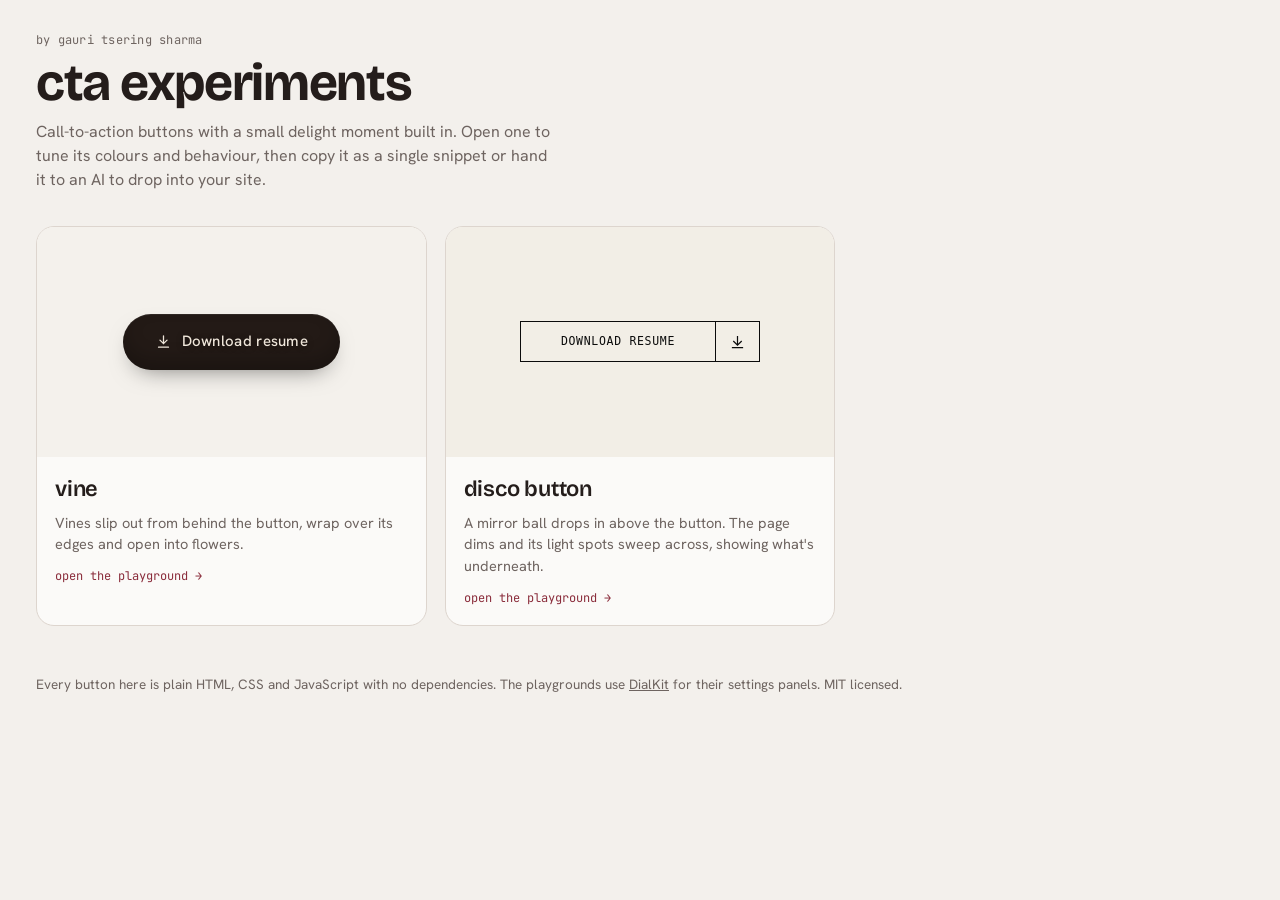
==== index.html @ 462a71cf "Add files via upload" ====
<!doctype html>
<html lang="en">
<head>
<meta charset="utf-8">
<meta name="viewport" content="width=device-width, initial-scale=1, viewport-fit=cover">
<title>CTA Experiments</title>
<meta name="description" content="Call-to-action buttons with a delight moment. Each one is editable and copies out as a self-contained snippet.">
<link rel="preconnect" href="https://fonts.googleapis.com">
<link rel="preconnect" href="https://fonts.gstatic.com" crossorigin>
<link rel="stylesheet" href="https://fonts.googleapis.com/css2?family=Bricolage+Grotesque:opsz,wght@12..96,600;12..96,700&family=Hanken+Grotesk:wght@400;500;600&family=JetBrains+Mono:wght@400;500&display=swap">
<link rel="stylesheet" href="assets/site.css">
<style>
  .grid { display: grid; grid-template-columns: repeat(auto-fill, minmax(min(100%, 340px), 1fr)); gap: 18px; margin-top: 34px; }
  .card { display: grid; grid-template-rows: auto 1fr; border: 1px solid var(--line); border-radius: 18px; background: var(--surface); overflow: hidden; text-decoration: none; }
  .card-stage { min-height: 230px; display: grid; place-items: center; padding: 50px 16px; background: var(--stage); }
  .card-body { padding: 16px 18px 18px; display: grid; gap: 6px; align-content: start; }
  .card-body h2 { margin: 0; font-family: var(--display); font-size: 22px; font-weight: 600; letter-spacing: -.01em; display: flex; align-items: center; gap: 10px; flex-wrap: wrap; }
  .card-body p { margin: 0; color: var(--muted); font-size: 14.5px; }
  .open { font-family: var(--mono); font-size: 12px; color: var(--accent); margin-top: 6px; }
  .soon { font-family: var(--mono); font-size: 11px; font-weight: 400; letter-spacing: .04em; color: var(--muted); border: 1px solid var(--line); border-radius: 999px; padding: 3px 9px; }
  .card--soon .card-stage { color: var(--muted); font-family: var(--mono); font-size: 13px; }
  .card-stage--disco { position: relative; isolation: isolate; overflow: hidden; }
  footer { margin-top: 48px; color: var(--muted); font-size: 13.5px; }
</style>
</head>
<body>
<div class="wrap">
  <header>
    <span class="crumb">by gauri tsering sharma</span>
    <h1>cta experiments</h1>
    <p class="lede">Call-to-action buttons with a small delight moment built in. Open one to tune its colours and behaviour, then copy it as a single snippet or hand it to an AI to drop into your site.</p>
  </header>

  <div class="grid">
    <!-- One card per CTA. To add one, copy this block and point it at the new folder. -->
    <a class="card" href="ctas/vine/index.html">
      <div class="card-stage" style="--stage:#f4f1ec">
        <span class="vine-cta" id="vine-demo"><span class="vine-cta__label">Download resume</span></span>
      </div>
      <div class="card-body">
        <h2>vine</h2>
        <p>Vines slip out from behind the button, wrap over its edges and open into flowers.</p>
        <span class="open">open the playground →</span>
      </div>
    </a>

    <a class="card" href="ctas/disco-button/index.html">
      <div class="card-stage card-stage--disco" id="disco-stage" style="--stage:#f2eee6">
        <span class="disco-button" id="disco-demo"><span class="disco-button__label">Download resume</span></span>
      </div>
      <div class="card-body">
        <h2>disco button</h2>
        <p>A mirror ball drops in above the button. The page dims and its light spots sweep across, showing what's underneath.</p>
        <span class="open">open the playground →</span>
      </div>
    </a>
  </div>

  <footer>Every button here is plain HTML, CSS and JavaScript with no dependencies. The playgrounds use <a href="https://github.com/joshpuckett/dialkit">DialKit</a> for their settings panels. MIT licensed.</footer>
</div>

<script src="ctas/vine/vine-cta.js"></script>
<script src="ctas/disco-button/disco-button.js"></script>
<script>
  VineCTA.mount(document.getElementById("vine-demo"), VineCTA.presets.oxblood);
  // hover previews only; clicking the card opens the playground
  DiscoButton.mount(document.getElementById("disco-demo"), { spots: 40, ballSize: 34, hang: 16 }, { container: document.getElementById("disco-stage"), hoverOnly: true });
</script>
</body>
</html>
---- assets/site.css ----
/* Shared look for the gallery and every playground.
   Layout idea: a quiet lab bench. The button under test sits on a stage,
   the knobs sit in a panel beside it, everything else stays out of the way. */
:root {
  --bg: #f3f0ec;
  --surface: #fbfaf8;
  --sunk: #ebe6e0;
  --ink: #241d1b;
  --muted: #6e6460;
  --line: #ddd5ce;
  --accent: #8a2c3b;
  --accent-ink: #fbf3ef;
  --stage: #f4f1ec;
  --display: "Bricolage Grotesque", "Hanken Grotesk", ui-sans-serif, system-ui, sans-serif;
  --body: "Hanken Grotesk", ui-sans-serif, system-ui, -apple-system, "Segoe UI", sans-serif;
  --mono: "JetBrains Mono", ui-monospace, SFMono-Regular, Menlo, monospace;
  color-scheme: light;
}
@media (prefers-color-scheme: dark) {
  :root:not([data-theme="light"]) {
    --bg: #161312; --surface: #1e1a19; --sunk: #121010; --ink: #efe8e3; --muted: #a39892;
    --line: #342d2b; --accent: #e08a97; --accent-ink: #1d1012; --stage: #1b1716; color-scheme: dark;
  }
}
:root[data-theme="dark"] {
  --bg: #161312; --surface: #1e1a19; --sunk: #121010; --ink: #efe8e3; --muted: #a39892;
  --line: #342d2b; --accent: #e08a97; --accent-ink: #1d1012; --stage: #1b1716; color-scheme: dark;
}

* { box-sizing: border-box; }
html, body { margin: 0; }
body { background: var(--bg); color: var(--ink); font-family: var(--body); font-size: 15px; line-height: 1.5; }
a { color: inherit; }
button, input, select { font: inherit; color: inherit; }
:focus-visible { outline: 2px solid var(--accent); outline-offset: 2px; }

.wrap {
  max-width: 1240px;
  margin: 0 auto;
  padding-block: 28px 64px;
  padding-left: max(16px, env(safe-area-inset-left, 0px));
  padding-right: max(16px, env(safe-area-inset-right, 0px));
}

.top { display: flex; align-items: baseline; justify-content: space-between; gap: 12px 24px; flex-wrap: wrap; margin-bottom: 26px; }
.crumb { font-family: var(--mono); font-size: 12px; color: var(--muted); text-decoration: none; letter-spacing: .02em; }
.crumb:hover { color: var(--ink); }
h1 { font-family: var(--display); font-weight: 700; font-size: clamp(30px, 5vw, 52px); line-height: 1.02; letter-spacing: -.025em; margin: 6px 0 0; text-wrap: balance; }
.lede { color: var(--muted); max-width: 58ch; margin: 10px 0 0; font-size: 16px; }

.chip, .btn {
  display: inline-flex; align-items: center; gap: 8px; border: 1px solid var(--line); background: var(--surface);
  border-radius: 999px; padding: 7px 14px; font-size: 13.5px; cursor: pointer; text-decoration: none; white-space: nowrap;
}
.chip:hover, .btn:hover { border-color: var(--muted); }
.chip[aria-pressed="true"] { background: var(--ink); color: var(--bg); border-color: var(--ink); }
.btn--solid { background: var(--accent); color: var(--accent-ink); border-color: var(--accent); }
.btn--solid:hover { filter: brightness(1.05); border-color: var(--accent); }

.mono { font-family: var(--mono); }
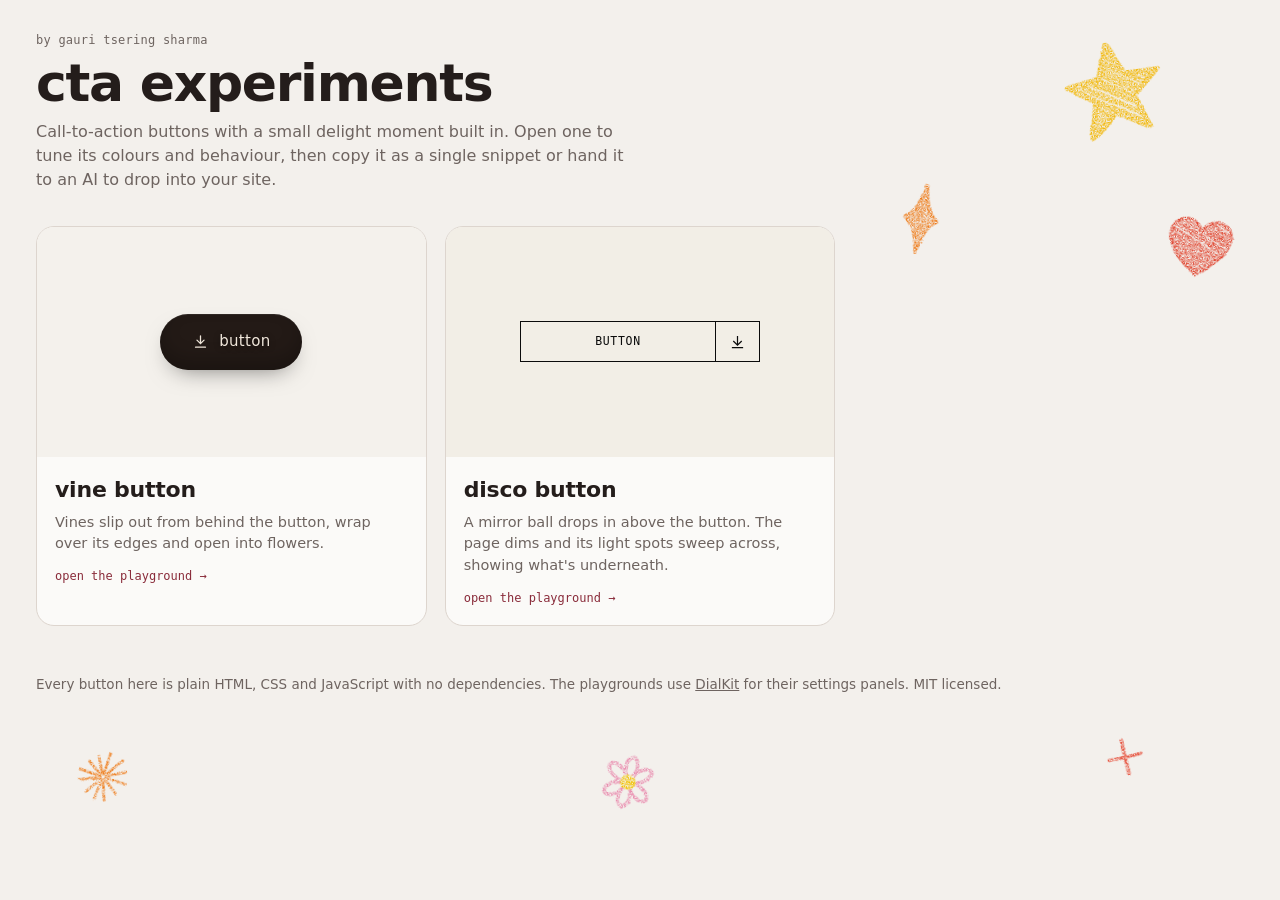
==== commit c3f208a0: "Add files via upload" ====
--- a/index.html
+++ b/index.html
@@ -7,7 +7,7 @@
 <meta name="description" content="Call-to-action buttons with a delight moment. Each one is editable and copies out as a self-contained snippet.">
 <link rel="preconnect" href="https://fonts.googleapis.com">
 <link rel="preconnect" href="https://fonts.gstatic.com" crossorigin>
-<link rel="stylesheet" href="https://fonts.googleapis.com/css2?family=Bricolage+Grotesque:opsz,wght@12..96,600;12..96,700&family=Hanken+Grotesk:wght@400;500;600&family=JetBrains+Mono:wght@400;500&display=swap">
+<link rel="stylesheet" href="https://fonts.googleapis.com/css2?family=Martian+Mono:wght@400;500;700&family=Geist:wght@400;500&display=swap">
 <link rel="stylesheet" href="assets/site.css">
 <style>
   .grid { display: grid; grid-template-columns: repeat(auto-fill, minmax(min(100%, 340px), 1fr)); gap: 18px; margin-top: 34px; }
@@ -21,10 +21,41 @@
   .card--soon .card-stage { color: var(--muted); font-family: var(--mono); font-size: 13px; }
   .card-stage--disco { position: relative; isolation: isolate; overflow: hidden; }
   footer { margin-top: 48px; color: var(--muted); font-size: 13.5px; }
+  /* crayon doodles: home page only, kept to the empty corners */
+  .wrap { position: relative; padding-bottom: 150px; }
+  .wrap > header, .grid, footer { position: relative; z-index: 1; }
+  .doodles { position: absolute; inset: 0; z-index: 0; pointer-events: none; overflow: hidden; }
+  .doodle { position: absolute; display: block; }
+  .doodle svg { display: block; width: 100%; height: 100%; overflow: visible; }
+  .d-star    { width: 118px; height: 118px; top: 34px;  right: 7%;  transform: rotate(-12deg); }
+  .d-sparkle { width: 82px;  height: 82px;  top: 178px; right: 24%; transform: rotate(10deg); }
+  .d-heart   { width: 84px;  height: 84px;  top: 206px; right: 1.5%; transform: rotate(9deg); }
+  .d-burst   { width: 66px;  height: 66px;  bottom: 34px; left: 4%; transform: rotate(-8deg); }
+  .d-flower  { width: 76px;  height: 76px;  bottom: 24px; left: 46%; transform: rotate(12deg); }
+  .d-plus    { width: 46px;  height: 46px;  bottom: 64px; right: 9%; transform: rotate(-14deg); }
+  @media (max-width: 900px) { .d-sparkle { display: none; } .d-star { right: 2%; width: 90px; height: 90px; } .d-heart { top: auto; bottom: 30px; right: 30%; width: 62px; height: 62px; } }
+  @media (max-width: 560px) { .d-star { top: 6px; right: -6px; width: 64px; height: 64px; } .d-heart { display: none; } .d-flower { left: 44%; } }
 </style>
 </head>
 <body>
 <div class="wrap">
+<svg width="0" height="0" style="position:absolute" aria-hidden="true" focusable="false"><defs>
+  <filter id="crayon" x="-15%" y="-15%" width="130%" height="130%" color-interpolation-filters="sRGB">
+    <feTurbulence type="fractalNoise" baseFrequency="0.045" numOctaves="2" seed="4" result="warp"/>
+    <feDisplacementMap in="SourceGraphic" in2="warp" scale="3.2" xChannelSelector="R" yChannelSelector="G" result="wobble"/>
+    <feTurbulence type="fractalNoise" baseFrequency="0.85" numOctaves="2" seed="9" result="grain"/>
+    <feColorMatrix in="grain" type="matrix" values="0 0 0 0 0  0 0 0 0 0  0 0 0 0 0  3.2 0 0 0 -1.05" result="tooth"/>
+    <feComposite in="wobble" in2="tooth" operator="in"/>
+  </filter>
+</defs></svg>
+<div class="doodles" aria-hidden="true">
+  <i class="doodle d-star"><svg viewBox="-6 -6 112 112" aria-hidden="true"><defs><clipPath id="c1"><path d="M49.9 4.2 L63.0 33.7 L93.8 36.0 L68.1 56.2 L77.4 88.1 L48.8 69.4 L21.7 88.1 L31.6 54.8 L7.7 37.2 L38.7 34.2 Z"/></clipPath></defs><g filter="url(#crayon)" fill="none" stroke="#f2b705" stroke-linecap="round" stroke-linejoin="round"><path d="M13.5 -159.4 L258.4 14.0 L256.9 16.1 L10.6 -155.2 L9.4 -153.6 L254.1 20.0 L253.3 21.1 L6.2 -148.9 L5.2 -147.5 L249.6 26.5 L248.9 27.5 L2.0 -143.0 L1.1 -141.7 L245.7 32.0 L244.9 33.2 L-1.7 -137.7 L-3.4 -135.3 L241.4 38.2 L240.5 39.4 L-6.1 -131.4 L-6.7 -130.5 L238.1 42.9 L237.0 44.4 L-9.5 -126.5 L-11.2 -124.2 L233.9 48.9 L232.5 50.9 L-13.8 -120.4 L-15.4 -118.2 L229.5 55.2 L229.3 55.5 L-17.7 -114.9 L-19.3 -112.5 L225.8 60.4 L224.3 62.5 L-21.9 -108.9 L-22.6 -107.9 L221.7 66.4 L220.5 68.0 L-25.8 -103.3 L-26.6 -102.1 L217.9 71.7 L216.3 74.0 L-30.2 -96.9 L-30.7 -96.3 L214.0 77.3 L213.1 78.6 L-33.6 -92.1 L-35.3 -89.7 L210.0 83.0 L208.7 84.9 L-38.0 -85.9 L-38.7 -84.8 L205.5 89.4 L205.0 90.1 L-42.2 -79.9 L-42.7 -79.1 L201.8 94.8 L201.0 95.9 L-45.8 -74.6 L-47.5 -72.3 L197.4 101.0 L196.9 101.8 L-50.4 -68.1 L-50.8 -67.5 L193.8 106.2 L192.3 108.2 L-54.2 -62.7 L-54.7 -62.0 L189.2 112.7 L188.9 113.1 L-57.9 -57.4 L-59.4 -55.3 L185.8 117.6 L184.8 119.0 L-61.7 -52.0 L-62.7 -50.5 L181.5 123.7 L180.9 124.6 L-66.2 -45.5 L-67.0 -44.4 L177.6 129.2 L176.2 131.3 L-70.1 -39.9 L-71.2 -38.4 L173.3 135.5 L172.9 136.0 L-73.8 -34.6 L-75.5 -32.2 L169.3 141.2 L168.8 141.9 L-77.9 -28.9 L-79.4 -26.7 L165.2 147.1 L164.8 147.5 L-82.6 -22.1 L-83.5 -20.8 L161.4 152.4 L160.6 153.5 L-85.8 -17.5 L-86.8 -16.2 L157.1 158.6 L156.8 159.0 L-90.4 -11.0 L-91.0 -10.1 L153.2 164.1 L152.4 165.2 L-94.0 -5.8 L-94.9 -4.5 L149.3 169.7 L148.9 170.3 L-98.0 -0.1 L-99.3 1.7 L145.2 175.6 L144.4 176.7 L-102.1 5.7 L-103.7 7.9 L141.7 180.5 L140.9 181.7 L-106.1 11.4 L-107.2 13.0 L137.9 186.0 L136.7 187.6 L-110.2 17.2 L-111.4 18.9 L133.8 191.9 L132.6 193.6 L-114.7 23.7 L-115.8 25.2 L129.3 198.3 L128.2 199.8 L-118.4 29.0 L-119.0 29.8 L125.8 203.2 L124.8 204.6 L-122.7 35.2 L-123.5 36.3 L121.0 210.2 L120.8 210.4 L-126.5 40.5 L-127.3 41.8 L117.2 215.6 L116.5 216.5 L-130.8 46.7 L-131.0 47.0 L113.3 221.1 L112.1 222.8 L-134.8 52.3 L-135.6 53.6 L109.2 227.0 L108.1 228.6 L-138.8 58.1 L-139.3 58.8 L105.2 232.7 L104.0 234.5 L-142.8 63.8 L-143.3 64.6 L101.1 238.6 L100.0 240.1 L-146.5 69.1 L-147.6 70.6 L97.4 243.8 L96.2 245.5 L-150.5 74.9 L-151.1 75.6 L93.2 249.9 L91.8 251.8 L-154.8 81.0 L-155.7 82.2 L89.4 255.3 L88.1 257.2 L-158.6 86.3" clip-path="url(#c1)" stroke-width="3.3" opacity="0.9"/><path d="M49.9 4.2 L63.0 33.7 L93.8 36.0 L68.1 56.2 L77.4 88.1 L48.8 69.4 L21.7 88.1 L31.6 54.8 L7.7 37.2 L38.7 34.2 Z" stroke-width="5.2"/><path d="M49.9 4.2 L63.0 33.7 L93.8 36.0 L68.1 56.2 L77.4 88.1 L48.8 69.4 L21.7 88.1 L31.6 54.8 L7.7 37.2 L38.7 34.2 Z" stroke-width="2.3400000000000003" transform="translate(1.4 -1.1) rotate(1.2 50 50)" opacity=".7"/></g></svg></i>
+  <i class="doodle d-sparkle"><svg viewBox="-6 -6 112 112" aria-hidden="true"><defs><clipPath id="c2"><path d="M50 4 Q55.5 40.8 72 50 Q55.5 59.2 50 96 Q44.5 59.2 28 50 Q44.5 40.8 50 4 Z"/></clipPath></defs><g filter="url(#crayon)" fill="none" stroke="#ee7d1c" stroke-linecap="round" stroke-linejoin="round"><path d="M171.8 -123.8 L221.5 172.1 L221.0 172.2 L166.1 -122.8 L165.5 -122.7 L215.0 173.2 L213.5 173.5 L160.0 -121.7 L157.6 -121.3 L208.3 174.4 L206.4 174.7 L152.1 -120.3 L151.4 -120.2 L202.1 175.5 L200.0 175.9 L145.5 -119.2 L144.6 -119.0 L195.0 176.7 L192.1 177.3 L138.7 -118.0 L137.3 -117.7 L187.0 178.2 L186.1 178.3 L131.8 -116.7 L130.8 -116.6 L180.8 179.3 L178.5 179.7 L124.5 -115.4 L122.8 -115.2 L174.0 180.5 L171.9 180.8 L118.5 -114.4 L117.1 -114.1 L166.9 181.7 L164.6 182.1 L110.8 -113.0 L109.3 -112.8 L159.3 183.0 L158.6 183.2 L105.0 -112.0 L102.8 -111.6 L153.5 184.1 L151.8 184.4 L97.7 -110.7 L95.6 -110.4 L146.2 185.3 L144.8 185.6 L90.1 -109.4 L88.2 -109.0 L139.4 186.6 L138.3 186.7 L84.5 -108.4 L81.5 -107.9 L133.1 187.7 L130.4 188.1 L76.8 -107.0 L75.5 -106.8 L125.1 189.1 L124.6 189.2 L70.6 -105.9 L68.3 -105.5 L119.4 190.1 L116.4 190.6 L63.5 -104.7 L61.9 -104.4 L112.5 191.3 L109.8 191.8 L56.3 -103.4 L54.3 -103.1 L104.6 192.7 L102.6 193.0 L48.6 -102.1 L47.3 -101.8 L98.4 193.8 L96.3 194.2 L42.9 -101.1 L41.5 -100.8 L91.1 195.1 L89.0 195.4 L36.0 -99.9 L34.2 -99.5 L84.4 196.2 L82.1 196.6 L28.6 -98.5 L26.7 -98.2 L76.9 197.6 L75.7 197.8 L21.3 -97.2 L19.4 -96.9 L71.0 198.6 L68.0 199.1 L14.5 -96.1 L13.7 -95.9 L63.6 199.9 L61.6 200.3 L7.3 -94.8 L6.4 -94.6 L56.5 201.2 L54.3 201.6 L0.6 -93.6 L-1.4 -93.3 L49.8 202.4 L47.7 202.7 L-5.4 -92.6 L-7.9 -92.1 L42.3 203.7 L40.9 203.9 L-13.1 -91.2 L-14.0 -91.0 L35.3 204.9 L33.4 205.2 L-20.4 -89.9 L-21.4 -89.7 L28.6 206.1 L27.6 206.3 L-27.2 -88.7 L-28.8 -88.4 L22.4 207.2 L21.1 207.4 L-33.3 -87.6 L-35.2 -87.3 L14.8 208.5 L13.5 208.7 L-39.6 -86.5 L-42.5 -86.0 L9.0 209.5 L6.1 210.0 L-46.7 -85.3 L-48.7 -84.9 L1.0 211.0 L0.3 211.1 L-53.5 -84.1 L-55.8 -83.7 L-5.8 212.2 L-7.7 212.5 L-61.3 -82.7 L-63.4 -82.3 L-12.3 213.3 L-14.8 213.7 L-67.2 -81.6 L-69.2 -81.3 L-19.3 214.5 L-20.6 214.8 L-75.1 -80.2 L-76.7 -80.0 L-26.2 215.7 L-28.4 216.1 L-81.8 -79.1 L-83.1 -78.8 L-32.8 216.9 L-35.3 217.4 L-89.2 -77.8 L-89.8 -77.7 L-40.5 218.3 L-42.4 218.6 L-95.5 -76.7 L-97.3 -76.3 L-46.3 219.3 L-48.6 219.7 L-102.4 -75.4 L-104.2 -75.1 L-53.0 220.5 L-56.2 221.0 L-109.3 -74.2 L-110.8 -74.0 L-61.1 221.9 L-62.4 222.1 L-116.1 -73.0 L-118.2 -72.7 L-66.8 222.9 L-69.3 223.3 L-122.9 -71.8" clip-path="url(#c2)" stroke-width="3.3" opacity="0.9"/><path d="M50 4 Q55.5 40.8 72 50 Q55.5 59.2 50 96 Q44.5 59.2 28 50 Q44.5 40.8 50 4 Z" stroke-width="5.2"/><path d="M50 4 Q55.5 40.8 72 50 Q55.5 59.2 50 96 Q44.5 59.2 28 50 Q44.5 40.8 50 4 Z" stroke-width="2.3400000000000003" transform="translate(1.4 -1.1) rotate(1.2 50 50)" opacity=".7"/></g></svg></i>
+  <i class="doodle d-heart"><svg viewBox="-6 -6 112 112" aria-hidden="true"><defs><clipPath id="c3"><path d="M50 86 C22 66 8 50 10 32 C12 16 30 8 42 18 C46 21 49 26 50 30 C52 24 56 18 62 15 C76 8 92 18 90 36 C88 54 72 68 50 86 Z"/></clipPath></defs><g filter="url(#crayon)" fill="none" stroke="#e0412b" stroke-linecap="round" stroke-linejoin="round"><path d="M-22.9 -148.7 L248.3 -20.4 L248.0 -19.7 L-24.8 -144.6 L-25.3 -143.5 L245.7 -14.7 L244.7 -12.6 L-28.0 -137.7 L-28.5 -136.7 L242.8 -8.5 L242.2 -7.1 L-30.8 -131.7 L-31.7 -129.7 L240.0 -2.5 L238.8 0.1 L-33.3 -126.2 L-34.2 -124.4 L237.0 4.0 L235.9 6.3 L-36.5 -119.5 L-37.2 -117.8 L233.7 10.9 L233.3 11.8 L-39.7 -112.5 L-40.0 -111.8 L230.8 17.1 L230.3 18.3 L-42.3 -107.0 L-43.3 -104.9 L227.9 23.4 L227.2 24.8 L-45.4 -100.3 L-46.2 -98.5 L225.2 29.3 L224.4 30.9 L-48.5 -93.6 L-49.3 -92.0 L222.0 36.2 L221.0 38.2 L-51.5 -87.3 L-52.4 -85.4 L219.2 42.1 L218.1 44.4 L-54.6 -80.7 L-55.4 -79.0 L216.2 48.6 L215.4 50.1 L-57.6 -74.2 L-57.9 -73.6 L212.8 55.9 L212.1 57.3 L-60.0 -69.0 L-60.8 -67.2 L210.0 61.8 L209.6 62.7 L-63.0 -62.7 L-64.2 -60.0 L207.2 67.7 L206.2 69.9 L-65.9 -56.3 L-66.9 -54.3 L204.1 74.5 L203.8 75.1 L-68.9 -49.9 L-70.0 -47.6 L201.0 81.1 L200.2 82.8 L-71.8 -43.6 L-72.8 -41.5 L198.1 87.3 L197.6 88.5 L-75.2 -36.5 L-75.6 -35.6 L195.6 92.6 L194.9 94.2 L-77.7 -31.1 L-78.8 -28.7 L192.4 99.6 L191.6 101.3 L-80.7 -24.6 L-81.5 -22.9 L189.6 105.5 L188.5 108.0 L-84.3 -17.0 L-85.0 -15.5 L186.7 111.7 L186.0 113.2 L-87.2 -10.7 L-87.6 -9.8 L183.3 119.0 L182.9 119.9 L-89.8 -5.1 L-90.6 -3.4 L180.6 124.8 L179.7 126.7 L-92.5 0.6 L-93.7 3.2 L177.4 131.8 L177.1 132.4 L-95.7 7.6 L-96.7 9.6 L174.7 137.5 L174.1 138.8 L-98.5 13.5 L-99.5 15.6 L172.0 143.3 L170.7 146.1 L-101.9 20.8 L-102.6 22.3 L168.5 150.8 L167.9 152.1 L-104.6 26.6 L-105.5 28.4 L165.8 156.7 L164.7 159.0 L-107.8 33.5 L-108.2 34.3 L162.5 163.6 L161.9 165.0 L-110.8 39.8 L-111.5 41.4 L159.9 169.2 L158.8 171.5 L-113.8 46.3 L-114.4 47.6 L156.7 176.1 L156.0 177.7 L-116.4 52.0 L-117.4 54.0 L154.2 181.4 L153.3 183.4 L-119.4 58.4 L-119.8 59.3 L151.1 188.2 L150.1 190.2 L-122.5 65.0 L-123.0 66.0 L147.7 195.4 L147.2 196.6 L-125.2 70.9 L-126.2 72.9 L145.0 201.2 L144.3 202.7 L-128.2 77.3 L-129.4 79.8 L142.0 207.6 L141.2 209.3 L-131.4 84.2 L-132.3 86.1 L139.5 213.1 L138.3 215.5 L-134.4 90.5 L-134.8 91.4 L136.2 220.0 L135.7 221.0 L-137.0 96.1 L-137.8 97.9 L133.5 225.9 L132.7 227.7 L-140.4 103.4 L-140.9 104.5 L130.3 232.8 L129.2 235.1 L-143.2 109.3 L-144.2 111.5 L127.2 239.3 L126.4 241.2 L-145.8 114.9 L-146.9 117.3 L124.2 245.9 L123.9 246.4 L-149.3 122.5" clip-path="url(#c3)" stroke-width="3.3" opacity="0.9"/><path d="M50 86 C22 66 8 50 10 32 C12 16 30 8 42 18 C46 21 49 26 50 30 C52 24 56 18 62 15 C76 8 92 18 90 36 C88 54 72 68 50 86 Z" stroke-width="4.6"/><path d="M50 86 C22 66 8 50 10 32 C12 16 30 8 42 18 C46 21 49 26 50 30 C52 24 56 18 62 15 C76 8 92 18 90 36 C88 54 72 68 50 86 Z" stroke-width="2.07" transform="translate(1.4 -1.1) rotate(1.2 50 50)" opacity=".7"/></g></svg></i>
+  <i class="doodle d-burst"><svg viewBox="-6 -6 112 112" aria-hidden="true"><g filter="url(#crayon)" fill="none" stroke="#ee7d1c" stroke-linecap="round"><path d="M55.0 49.6 L89.3 47.2" stroke-width="5"/><path d="M54.5 52.2 L85.5 67.4" stroke-width="5"/><path d="M52.4 54.4 L67.1 81.3" stroke-width="5"/><path d="M49.5 55.0 L46.4 88.7" stroke-width="5"/><path d="M47.5 54.3 L29.6 84.9" stroke-width="5"/><path d="M45.7 52.6 L17.9 69.8" stroke-width="5"/><path d="M45.0 49.8 L9.9 48.7" stroke-width="5"/><path d="M45.6 47.7 L13.2 30.9" stroke-width="5"/><path d="M47.3 45.8 L31.0 20.2" stroke-width="5"/><path d="M49.7 45.0 L48.1 14.5" stroke-width="5"/><path d="M52.2 45.5 L68.3 12.4" stroke-width="5"/><path d="M54.3 47.4 L86.8 27.6" stroke-width="5"/></g></svg></i>
+  <i class="doodle d-flower"><svg viewBox="-6 -6 112 112" aria-hidden="true"><g filter="url(#crayon)" fill="none" stroke="#e98bae" stroke-linejoin="round"><path d="M50 50 C40 38 38 16 50 12 C62 16 60 38 50 50 Z" transform="rotate(2 50 50)" stroke-width="5.4"/><path d="M50 50 C40 38 38 16 50 12 C62 16 60 38 50 50 Z" transform="rotate(56 50 50)" stroke-width="5.4"/><path d="M50 50 C40 38 38 16 50 12 C62 16 60 38 50 50 Z" transform="rotate(125 50 50)" stroke-width="5.4"/><path d="M50 50 C40 38 38 16 50 12 C62 16 60 38 50 50 Z" transform="rotate(184 50 50)" stroke-width="5.4"/><path d="M50 50 C40 38 38 16 50 12 C62 16 60 38 50 50 Z" transform="rotate(236 50 50)" stroke-width="5.4"/><path d="M50 50 C40 38 38 16 50 12 C62 16 60 38 50 50 Z" transform="rotate(304 50 50)" stroke-width="5.4"/><circle cx="50" cy="50" r="10" fill="#f2c200" stroke="#f2c200" stroke-width="3"/></g></svg></i>
+  <i class="doodle d-plus"><svg viewBox="-6 -6 112 112" aria-hidden="true"><g filter="url(#crayon)" fill="none" stroke="#e5452f" stroke-linecap="round"><path d="M51 8 Q49 50 50 92" stroke-width="9"/><path d="M10 49 Q50 52 90 50" stroke-width="8"/><path d="M53 12 Q51 50 52 88" stroke-width="3" opacity=".6"/></g></svg></i>
+</div>
   <header>
     <span class="crumb">by gauri tsering sharma</span>
     <h1>cta experiments</h1>
@@ -35,10 +66,10 @@
     <!-- One card per CTA. To add one, copy this block and point it at the new folder. -->
     <a class="card" href="ctas/vine/index.html">
       <div class="card-stage" style="--stage:#f4f1ec">
-        <span class="vine-cta" id="vine-demo"><span class="vine-cta__label">Download resume</span></span>
+        <span class="vine-cta" id="vine-demo"><span class="vine-cta__label">button</span></span>
       </div>
       <div class="card-body">
-        <h2>vine</h2>
+        <h2>vine button</h2>
         <p>Vines slip out from behind the button, wrap over its edges and open into flowers.</p>
         <span class="open">open the playground →</span>
       </div>
@@ -46,7 +77,7 @@
 
     <a class="card" href="ctas/disco-button/index.html">
       <div class="card-stage card-stage--disco" id="disco-stage" style="--stage:#f2eee6">
-        <span class="disco-button" id="disco-demo"><span class="disco-button__label">Download resume</span></span>
+        <span class="disco-button" id="disco-demo"><span class="disco-button__label">button</span></span>
       </div>
       <div class="card-body">
         <h2>disco button</h2>
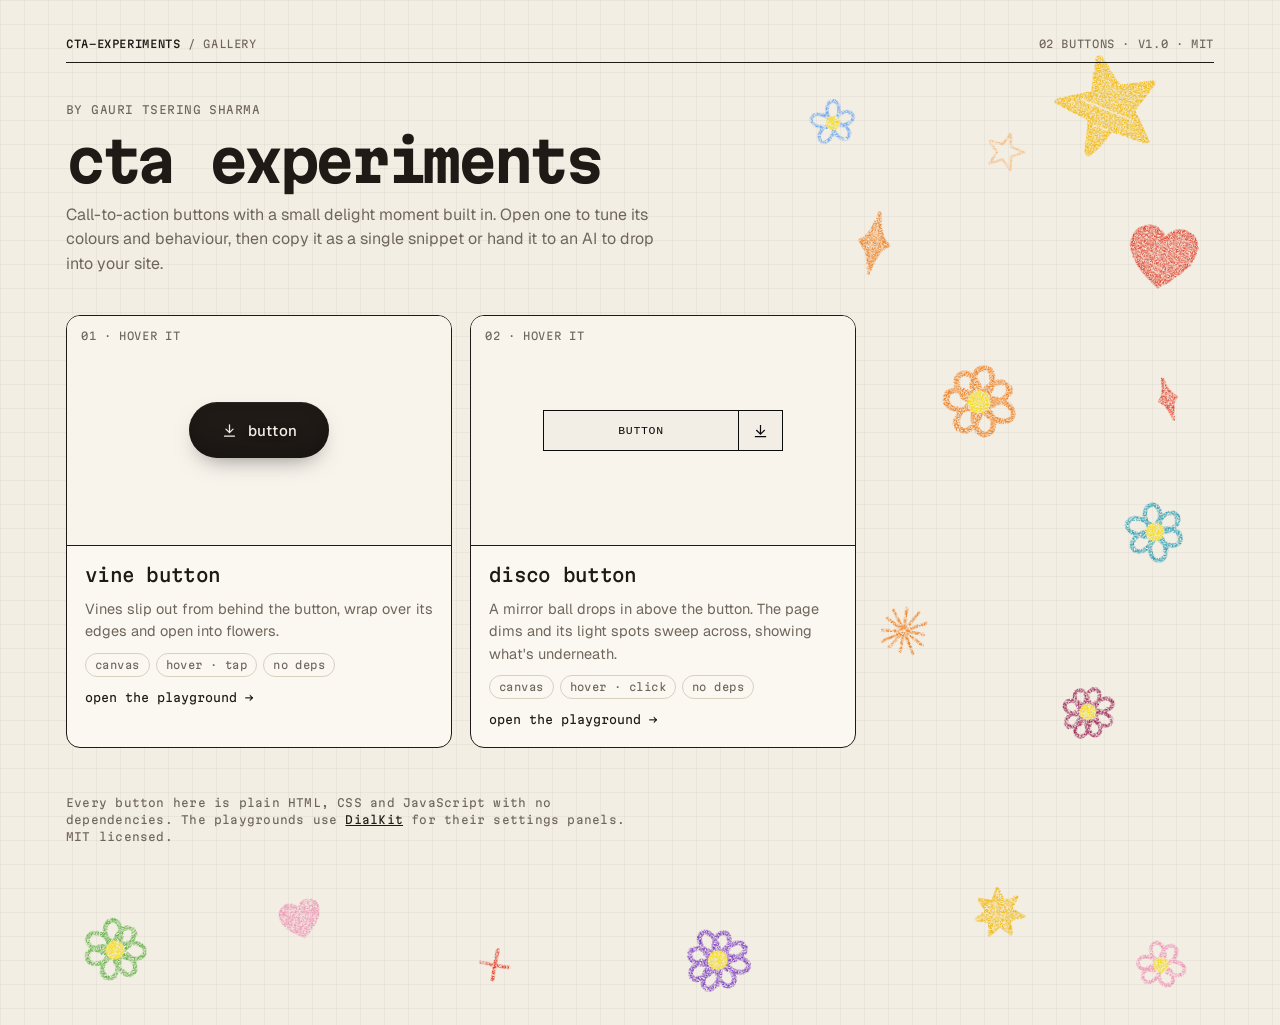
==== commit 909e2fa9: "Add files via upload" ====
--- a/index.html
+++ b/index.html
@@ -8,33 +8,76 @@
 <link rel="preconnect" href="https://fonts.googleapis.com">
 <link rel="preconnect" href="https://fonts.gstatic.com" crossorigin>
 <link rel="stylesheet" href="https://fonts.googleapis.com/css2?family=Martian+Mono:wght@400;500;700&family=Geist:wght@400;500&display=swap">
-<link rel="stylesheet" href="assets/site.css">
+<link rel="stylesheet" href="assets/site.css?v=5">
 <style>
-  .grid { display: grid; grid-template-columns: repeat(auto-fill, minmax(min(100%, 340px), 1fr)); gap: 18px; margin-top: 34px; }
-  .card { display: grid; grid-template-rows: auto 1fr; border: 1px solid var(--line); border-radius: 18px; background: var(--surface); overflow: hidden; text-decoration: none; }
-  .card-stage { min-height: 230px; display: grid; place-items: center; padding: 50px 16px; background: var(--stage); }
-  .card-body { padding: 16px 18px 18px; display: grid; gap: 6px; align-content: start; }
-  .card-body h2 { margin: 0; font-family: var(--display); font-size: 22px; font-weight: 600; letter-spacing: -.01em; display: flex; align-items: center; gap: 10px; flex-wrap: wrap; }
+  /* the home page sets its own paper and ink too, so it stays beige even if an old site.css is cached */
+  :root {
+    --bg: #f3eee4; --surface: #fbf8f2; --stage: #f8f4ec; --ink: #1f1a16; --muted: #6f665b; --line: #d9cfbf;
+    --mono: "Martian Mono", ui-monospace, SFMono-Regular, Menlo, Consolas, monospace;
+    --body: "Geist", ui-sans-serif, system-ui, -apple-system, "Segoe UI", sans-serif;
+    color-scheme: light;
+  }
+  html { background: var(--bg); }
+  body {
+    background-color: var(--bg); color: var(--ink); font-family: var(--body);
+    /* graph paper: a faint grid ruled in warm black */
+    background-image:
+      linear-gradient(rgba(31,26,22,.045) 1px, transparent 1px),
+      linear-gradient(90deg, rgba(31,26,22,.045) 1px, transparent 1px);
+    background-size: 24px 24px;
+  }
+
+  .meta { display: flex; justify-content: space-between; gap: 12px; flex-wrap: wrap; font-family: var(--mono); font-size: 10.5px;
+    letter-spacing: .06em; text-transform: uppercase; color: var(--muted); border-bottom: 1px solid var(--ink); padding-bottom: 10px; margin-bottom: 34px; }
+  .meta b { color: var(--ink); font-weight: 500; }
+  header h1 { font-family: var(--mono); font-weight: 700; letter-spacing: -.06em; }
+  .lede { font-family: var(--body); color: var(--muted); }
+
+  .grid { display: grid; grid-template-columns: repeat(auto-fill, minmax(min(100%, 340px), 1fr)); gap: 18px; margin-top: 38px; max-width: 790px; }
+  .card { display: grid; grid-template-rows: auto 1fr; border: 1px solid var(--ink); border-radius: 14px; background: var(--surface); overflow: hidden; text-decoration: none; color: var(--ink);
+    transition: transform .25s cubic-bezier(.34,1.56,.64,1), box-shadow .25s; }
+  .card:hover { transform: translateY(-3px); box-shadow: 0 3px 0 var(--ink); }
+  .card-stage { position: relative; isolation: isolate; overflow: hidden; min-height: 230px; display: grid; place-items: center; padding: 50px 16px;
+    background: var(--stage); border-bottom: 1px solid var(--ink); }
+  .card-tag { position: absolute; top: 12px; left: 14px; font-family: var(--mono); font-size: 10.5px; letter-spacing: .06em; text-transform: uppercase; color: var(--muted); }
+  .card-body { padding: 16px 18px 18px; display: grid; gap: 8px; align-content: start; }
+  .card-body h2 { margin: 0; font-family: var(--mono); font-size: 18px; font-weight: 500; letter-spacing: -.04em; }
   .card-body p { margin: 0; color: var(--muted); font-size: 14.5px; }
-  .open { font-family: var(--mono); font-size: 12px; color: var(--accent); margin-top: 6px; }
-  .soon { font-family: var(--mono); font-size: 11px; font-weight: 400; letter-spacing: .04em; color: var(--muted); border: 1px solid var(--line); border-radius: 999px; padding: 3px 9px; }
-  .card--soon .card-stage { color: var(--muted); font-family: var(--mono); font-size: 13px; }
-  .card-stage--disco { position: relative; isolation: isolate; overflow: hidden; }
-  footer { margin-top: 48px; color: var(--muted); font-size: 13.5px; }
-  /* crayon doodles: home page only, kept to the empty corners */
-  .wrap { position: relative; padding-bottom: 150px; }
-  .wrap > header, .grid, footer { position: relative; z-index: 1; }
+  .tags { display: flex; flex-wrap: wrap; gap: 6px; margin-top: 2px; }
+  .tags span { font-family: var(--mono); font-size: 10.5px; letter-spacing: .04em; border: 1px solid var(--line); border-radius: 999px; padding: 3px 9px; color: var(--muted); }
+  .open { font-family: var(--mono); font-size: 11.5px; color: var(--ink); margin-top: 4px; }
+  .card:hover .open { text-decoration: underline; text-underline-offset: 4px; }
+
+  footer { margin-top: 46px; font-family: var(--mono); font-size: 11px; letter-spacing: .02em; color: var(--muted); max-width: 70ch; }
+  footer a { color: var(--ink); }
+
+  /* crayon doodles: home page only, in the empty space around the content */
+  .wrap { position: relative; padding-bottom: 180px; }
+  .wrap > .meta, .wrap > header, .grid, footer { position: relative; z-index: 1; }
   .doodles { position: absolute; inset: 0; z-index: 0; pointer-events: none; overflow: hidden; }
   .doodle { position: absolute; display: block; }
   .doodle svg { display: block; width: 100%; height: 100%; overflow: visible; }
-  .d-star    { width: 118px; height: 118px; top: 34px;  right: 7%;  transform: rotate(-12deg); }
-  .d-sparkle { width: 82px;  height: 82px;  top: 178px; right: 24%; transform: rotate(10deg); }
-  .d-heart   { width: 84px;  height: 84px;  top: 206px; right: 1.5%; transform: rotate(9deg); }
-  .d-burst   { width: 66px;  height: 66px;  bottom: 34px; left: 4%; transform: rotate(-8deg); }
-  .d-flower  { width: 76px;  height: 76px;  bottom: 24px; left: 46%; transform: rotate(12deg); }
-  .d-plus    { width: 46px;  height: 46px;  bottom: 64px; right: 9%; transform: rotate(-14deg); }
-  @media (max-width: 900px) { .d-sparkle { display: none; } .d-star { right: 2%; width: 90px; height: 90px; } .d-heart { top: auto; bottom: 30px; right: 30%; width: 62px; height: 62px; } }
-  @media (max-width: 560px) { .d-star { top: 6px; right: -6px; width: 64px; height: 64px; } .d-heart { display: none; } .d-flower { left: 44%; } }
+  .d1  { width: 124px; top: 46px;   right: 5%;  transform: rotate(-12deg); }
+  .d2  { width: 74px;  top: 206px;  right: 27%; transform: rotate(10deg); }
+  .d3  { width: 88px;  top: 214px;  right: 2%;  transform: rotate(9deg); }
+  .d4  { width: 62px;  top: 92px;   right: 31%; transform: rotate(-6deg); }
+  .d5  { width: 48px;  top: 128px;  right: 17%; transform: rotate(18deg); }
+  .d6  { width: 100px; top: 352px;  right: 17%; transform: rotate(14deg); }
+  .d7  { width: 80px;  top: 492px;  right: 3%;  transform: rotate(-10deg); }
+  .d8  { width: 62px;  top: 600px;  right: 25%; transform: rotate(6deg); }
+  .d9  { width: 54px;  top: 372px;  right: 3%;  transform: rotate(-16deg); }
+  .d10 { width: 72px;  top: 676px;  right: 9%;  transform: rotate(20deg); }
+  .d11 { width: 82px;  bottom: 34px; left: 2%;  transform: rotate(-8deg); }
+  .d12 { width: 54px;  bottom: 78px; left: 19%; transform: rotate(-14deg); }
+  .d13 { width: 40px;  bottom: 40px; left: 36%; transform: rotate(10deg); }
+  .d14 { width: 86px;  bottom: 22px; left: 53%; transform: rotate(16deg); }
+  .d15 { width: 60px;  bottom: 82px; right: 17%; transform: rotate(-4deg); }
+  .d16 { width: 68px;  bottom: 26px; right: 3%; transform: rotate(-18deg); }
+  .doodle { aspect-ratio: 1; }
+  @media (max-width: 1020px) { .d6, .d7, .d8, .d9, .d10 { display: none; } .grid { max-width: none; } }
+  @media (max-width: 760px) { .d2, .d4, .d5 { display: none; } .d1 { width: 92px; top: 30px; right: 1%; } .d3 { top: 150px; width: 64px; } .d13, .d15 { display: none; } }
+  @media (max-width: 560px) { .d1 { width: 58px; top: 96px; right: -2px; } .d3 { display: none; } .d12 { left: 26%; } .d14 { left: 48%; } }
+  @media (prefers-reduced-motion: reduce) { .card { transition: none; } .card:hover { transform: none; } }
 </style>
 </head>
 <body>
@@ -49,13 +92,26 @@
   </filter>
 </defs></svg>
 <div class="doodles" aria-hidden="true">
-  <i class="doodle d-star"><svg viewBox="-6 -6 112 112" aria-hidden="true"><defs><clipPath id="c1"><path d="M49.9 4.2 L63.0 33.7 L93.8 36.0 L68.1 56.2 L77.4 88.1 L48.8 69.4 L21.7 88.1 L31.6 54.8 L7.7 37.2 L38.7 34.2 Z"/></clipPath></defs><g filter="url(#crayon)" fill="none" stroke="#f2b705" stroke-linecap="round" stroke-linejoin="round"><path d="M13.5 -159.4 L258.4 14.0 L256.9 16.1 L10.6 -155.2 L9.4 -153.6 L254.1 20.0 L253.3 21.1 L6.2 -148.9 L5.2 -147.5 L249.6 26.5 L248.9 27.5 L2.0 -143.0 L1.1 -141.7 L245.7 32.0 L244.9 33.2 L-1.7 -137.7 L-3.4 -135.3 L241.4 38.2 L240.5 39.4 L-6.1 -131.4 L-6.7 -130.5 L238.1 42.9 L237.0 44.4 L-9.5 -126.5 L-11.2 -124.2 L233.9 48.9 L232.5 50.9 L-13.8 -120.4 L-15.4 -118.2 L229.5 55.2 L229.3 55.5 L-17.7 -114.9 L-19.3 -112.5 L225.8 60.4 L224.3 62.5 L-21.9 -108.9 L-22.6 -107.9 L221.7 66.4 L220.5 68.0 L-25.8 -103.3 L-26.6 -102.1 L217.9 71.7 L216.3 74.0 L-30.2 -96.9 L-30.7 -96.3 L214.0 77.3 L213.1 78.6 L-33.6 -92.1 L-35.3 -89.7 L210.0 83.0 L208.7 84.9 L-38.0 -85.9 L-38.7 -84.8 L205.5 89.4 L205.0 90.1 L-42.2 -79.9 L-42.7 -79.1 L201.8 94.8 L201.0 95.9 L-45.8 -74.6 L-47.5 -72.3 L197.4 101.0 L196.9 101.8 L-50.4 -68.1 L-50.8 -67.5 L193.8 106.2 L192.3 108.2 L-54.2 -62.7 L-54.7 -62.0 L189.2 112.7 L188.9 113.1 L-57.9 -57.4 L-59.4 -55.3 L185.8 117.6 L184.8 119.0 L-61.7 -52.0 L-62.7 -50.5 L181.5 123.7 L180.9 124.6 L-66.2 -45.5 L-67.0 -44.4 L177.6 129.2 L176.2 131.3 L-70.1 -39.9 L-71.2 -38.4 L173.3 135.5 L172.9 136.0 L-73.8 -34.6 L-75.5 -32.2 L169.3 141.2 L168.8 141.9 L-77.9 -28.9 L-79.4 -26.7 L165.2 147.1 L164.8 147.5 L-82.6 -22.1 L-83.5 -20.8 L161.4 152.4 L160.6 153.5 L-85.8 -17.5 L-86.8 -16.2 L157.1 158.6 L156.8 159.0 L-90.4 -11.0 L-91.0 -10.1 L153.2 164.1 L152.4 165.2 L-94.0 -5.8 L-94.9 -4.5 L149.3 169.7 L148.9 170.3 L-98.0 -0.1 L-99.3 1.7 L145.2 175.6 L144.4 176.7 L-102.1 5.7 L-103.7 7.9 L141.7 180.5 L140.9 181.7 L-106.1 11.4 L-107.2 13.0 L137.9 186.0 L136.7 187.6 L-110.2 17.2 L-111.4 18.9 L133.8 191.9 L132.6 193.6 L-114.7 23.7 L-115.8 25.2 L129.3 198.3 L128.2 199.8 L-118.4 29.0 L-119.0 29.8 L125.8 203.2 L124.8 204.6 L-122.7 35.2 L-123.5 36.3 L121.0 210.2 L120.8 210.4 L-126.5 40.5 L-127.3 41.8 L117.2 215.6 L116.5 216.5 L-130.8 46.7 L-131.0 47.0 L113.3 221.1 L112.1 222.8 L-134.8 52.3 L-135.6 53.6 L109.2 227.0 L108.1 228.6 L-138.8 58.1 L-139.3 58.8 L105.2 232.7 L104.0 234.5 L-142.8 63.8 L-143.3 64.6 L101.1 238.6 L100.0 240.1 L-146.5 69.1 L-147.6 70.6 L97.4 243.8 L96.2 245.5 L-150.5 74.9 L-151.1 75.6 L93.2 249.9 L91.8 251.8 L-154.8 81.0 L-155.7 82.2 L89.4 255.3 L88.1 257.2 L-158.6 86.3" clip-path="url(#c1)" stroke-width="3.3" opacity="0.9"/><path d="M49.9 4.2 L63.0 33.7 L93.8 36.0 L68.1 56.2 L77.4 88.1 L48.8 69.4 L21.7 88.1 L31.6 54.8 L7.7 37.2 L38.7 34.2 Z" stroke-width="5.2"/><path d="M49.9 4.2 L63.0 33.7 L93.8 36.0 L68.1 56.2 L77.4 88.1 L48.8 69.4 L21.7 88.1 L31.6 54.8 L7.7 37.2 L38.7 34.2 Z" stroke-width="2.3400000000000003" transform="translate(1.4 -1.1) rotate(1.2 50 50)" opacity=".7"/></g></svg></i>
-  <i class="doodle d-sparkle"><svg viewBox="-6 -6 112 112" aria-hidden="true"><defs><clipPath id="c2"><path d="M50 4 Q55.5 40.8 72 50 Q55.5 59.2 50 96 Q44.5 59.2 28 50 Q44.5 40.8 50 4 Z"/></clipPath></defs><g filter="url(#crayon)" fill="none" stroke="#ee7d1c" stroke-linecap="round" stroke-linejoin="round"><path d="M171.8 -123.8 L221.5 172.1 L221.0 172.2 L166.1 -122.8 L165.5 -122.7 L215.0 173.2 L213.5 173.5 L160.0 -121.7 L157.6 -121.3 L208.3 174.4 L206.4 174.7 L152.1 -120.3 L151.4 -120.2 L202.1 175.5 L200.0 175.9 L145.5 -119.2 L144.6 -119.0 L195.0 176.7 L192.1 177.3 L138.7 -118.0 L137.3 -117.7 L187.0 178.2 L186.1 178.3 L131.8 -116.7 L130.8 -116.6 L180.8 179.3 L178.5 179.7 L124.5 -115.4 L122.8 -115.2 L174.0 180.5 L171.9 180.8 L118.5 -114.4 L117.1 -114.1 L166.9 181.7 L164.6 182.1 L110.8 -113.0 L109.3 -112.8 L159.3 183.0 L158.6 183.2 L105.0 -112.0 L102.8 -111.6 L153.5 184.1 L151.8 184.4 L97.7 -110.7 L95.6 -110.4 L146.2 185.3 L144.8 185.6 L90.1 -109.4 L88.2 -109.0 L139.4 186.6 L138.3 186.7 L84.5 -108.4 L81.5 -107.9 L133.1 187.7 L130.4 188.1 L76.8 -107.0 L75.5 -106.8 L125.1 189.1 L124.6 189.2 L70.6 -105.9 L68.3 -105.5 L119.4 190.1 L116.4 190.6 L63.5 -104.7 L61.9 -104.4 L112.5 191.3 L109.8 191.8 L56.3 -103.4 L54.3 -103.1 L104.6 192.7 L102.6 193.0 L48.6 -102.1 L47.3 -101.8 L98.4 193.8 L96.3 194.2 L42.9 -101.1 L41.5 -100.8 L91.1 195.1 L89.0 195.4 L36.0 -99.9 L34.2 -99.5 L84.4 196.2 L82.1 196.6 L28.6 -98.5 L26.7 -98.2 L76.9 197.6 L75.7 197.8 L21.3 -97.2 L19.4 -96.9 L71.0 198.6 L68.0 199.1 L14.5 -96.1 L13.7 -95.9 L63.6 199.9 L61.6 200.3 L7.3 -94.8 L6.4 -94.6 L56.5 201.2 L54.3 201.6 L0.6 -93.6 L-1.4 -93.3 L49.8 202.4 L47.7 202.7 L-5.4 -92.6 L-7.9 -92.1 L42.3 203.7 L40.9 203.9 L-13.1 -91.2 L-14.0 -91.0 L35.3 204.9 L33.4 205.2 L-20.4 -89.9 L-21.4 -89.7 L28.6 206.1 L27.6 206.3 L-27.2 -88.7 L-28.8 -88.4 L22.4 207.2 L21.1 207.4 L-33.3 -87.6 L-35.2 -87.3 L14.8 208.5 L13.5 208.7 L-39.6 -86.5 L-42.5 -86.0 L9.0 209.5 L6.1 210.0 L-46.7 -85.3 L-48.7 -84.9 L1.0 211.0 L0.3 211.1 L-53.5 -84.1 L-55.8 -83.7 L-5.8 212.2 L-7.7 212.5 L-61.3 -82.7 L-63.4 -82.3 L-12.3 213.3 L-14.8 213.7 L-67.2 -81.6 L-69.2 -81.3 L-19.3 214.5 L-20.6 214.8 L-75.1 -80.2 L-76.7 -80.0 L-26.2 215.7 L-28.4 216.1 L-81.8 -79.1 L-83.1 -78.8 L-32.8 216.9 L-35.3 217.4 L-89.2 -77.8 L-89.8 -77.7 L-40.5 218.3 L-42.4 218.6 L-95.5 -76.7 L-97.3 -76.3 L-46.3 219.3 L-48.6 219.7 L-102.4 -75.4 L-104.2 -75.1 L-53.0 220.5 L-56.2 221.0 L-109.3 -74.2 L-110.8 -74.0 L-61.1 221.9 L-62.4 222.1 L-116.1 -73.0 L-118.2 -72.7 L-66.8 222.9 L-69.3 223.3 L-122.9 -71.8" clip-path="url(#c2)" stroke-width="3.3" opacity="0.9"/><path d="M50 4 Q55.5 40.8 72 50 Q55.5 59.2 50 96 Q44.5 59.2 28 50 Q44.5 40.8 50 4 Z" stroke-width="5.2"/><path d="M50 4 Q55.5 40.8 72 50 Q55.5 59.2 50 96 Q44.5 59.2 28 50 Q44.5 40.8 50 4 Z" stroke-width="2.3400000000000003" transform="translate(1.4 -1.1) rotate(1.2 50 50)" opacity=".7"/></g></svg></i>
-  <i class="doodle d-heart"><svg viewBox="-6 -6 112 112" aria-hidden="true"><defs><clipPath id="c3"><path d="M50 86 C22 66 8 50 10 32 C12 16 30 8 42 18 C46 21 49 26 50 30 C52 24 56 18 62 15 C76 8 92 18 90 36 C88 54 72 68 50 86 Z"/></clipPath></defs><g filter="url(#crayon)" fill="none" stroke="#e0412b" stroke-linecap="round" stroke-linejoin="round"><path d="M-22.9 -148.7 L248.3 -20.4 L248.0 -19.7 L-24.8 -144.6 L-25.3 -143.5 L245.7 -14.7 L244.7 -12.6 L-28.0 -137.7 L-28.5 -136.7 L242.8 -8.5 L242.2 -7.1 L-30.8 -131.7 L-31.7 -129.7 L240.0 -2.5 L238.8 0.1 L-33.3 -126.2 L-34.2 -124.4 L237.0 4.0 L235.9 6.3 L-36.5 -119.5 L-37.2 -117.8 L233.7 10.9 L233.3 11.8 L-39.7 -112.5 L-40.0 -111.8 L230.8 17.1 L230.3 18.3 L-42.3 -107.0 L-43.3 -104.9 L227.9 23.4 L227.2 24.8 L-45.4 -100.3 L-46.2 -98.5 L225.2 29.3 L224.4 30.9 L-48.5 -93.6 L-49.3 -92.0 L222.0 36.2 L221.0 38.2 L-51.5 -87.3 L-52.4 -85.4 L219.2 42.1 L218.1 44.4 L-54.6 -80.7 L-55.4 -79.0 L216.2 48.6 L215.4 50.1 L-57.6 -74.2 L-57.9 -73.6 L212.8 55.9 L212.1 57.3 L-60.0 -69.0 L-60.8 -67.2 L210.0 61.8 L209.6 62.7 L-63.0 -62.7 L-64.2 -60.0 L207.2 67.7 L206.2 69.9 L-65.9 -56.3 L-66.9 -54.3 L204.1 74.5 L203.8 75.1 L-68.9 -49.9 L-70.0 -47.6 L201.0 81.1 L200.2 82.8 L-71.8 -43.6 L-72.8 -41.5 L198.1 87.3 L197.6 88.5 L-75.2 -36.5 L-75.6 -35.6 L195.6 92.6 L194.9 94.2 L-77.7 -31.1 L-78.8 -28.7 L192.4 99.6 L191.6 101.3 L-80.7 -24.6 L-81.5 -22.9 L189.6 105.5 L188.5 108.0 L-84.3 -17.0 L-85.0 -15.5 L186.7 111.7 L186.0 113.2 L-87.2 -10.7 L-87.6 -9.8 L183.3 119.0 L182.9 119.9 L-89.8 -5.1 L-90.6 -3.4 L180.6 124.8 L179.7 126.7 L-92.5 0.6 L-93.7 3.2 L177.4 131.8 L177.1 132.4 L-95.7 7.6 L-96.7 9.6 L174.7 137.5 L174.1 138.8 L-98.5 13.5 L-99.5 15.6 L172.0 143.3 L170.7 146.1 L-101.9 20.8 L-102.6 22.3 L168.5 150.8 L167.9 152.1 L-104.6 26.6 L-105.5 28.4 L165.8 156.7 L164.7 159.0 L-107.8 33.5 L-108.2 34.3 L162.5 163.6 L161.9 165.0 L-110.8 39.8 L-111.5 41.4 L159.9 169.2 L158.8 171.5 L-113.8 46.3 L-114.4 47.6 L156.7 176.1 L156.0 177.7 L-116.4 52.0 L-117.4 54.0 L154.2 181.4 L153.3 183.4 L-119.4 58.4 L-119.8 59.3 L151.1 188.2 L150.1 190.2 L-122.5 65.0 L-123.0 66.0 L147.7 195.4 L147.2 196.6 L-125.2 70.9 L-126.2 72.9 L145.0 201.2 L144.3 202.7 L-128.2 77.3 L-129.4 79.8 L142.0 207.6 L141.2 209.3 L-131.4 84.2 L-132.3 86.1 L139.5 213.1 L138.3 215.5 L-134.4 90.5 L-134.8 91.4 L136.2 220.0 L135.7 221.0 L-137.0 96.1 L-137.8 97.9 L133.5 225.9 L132.7 227.7 L-140.4 103.4 L-140.9 104.5 L130.3 232.8 L129.2 235.1 L-143.2 109.3 L-144.2 111.5 L127.2 239.3 L126.4 241.2 L-145.8 114.9 L-146.9 117.3 L124.2 245.9 L123.9 246.4 L-149.3 122.5" clip-path="url(#c3)" stroke-width="3.3" opacity="0.9"/><path d="M50 86 C22 66 8 50 10 32 C12 16 30 8 42 18 C46 21 49 26 50 30 C52 24 56 18 62 15 C76 8 92 18 90 36 C88 54 72 68 50 86 Z" stroke-width="4.6"/><path d="M50 86 C22 66 8 50 10 32 C12 16 30 8 42 18 C46 21 49 26 50 30 C52 24 56 18 62 15 C76 8 92 18 90 36 C88 54 72 68 50 86 Z" stroke-width="2.07" transform="translate(1.4 -1.1) rotate(1.2 50 50)" opacity=".7"/></g></svg></i>
-  <i class="doodle d-burst"><svg viewBox="-6 -6 112 112" aria-hidden="true"><g filter="url(#crayon)" fill="none" stroke="#ee7d1c" stroke-linecap="round"><path d="M55.0 49.6 L89.3 47.2" stroke-width="5"/><path d="M54.5 52.2 L85.5 67.4" stroke-width="5"/><path d="M52.4 54.4 L67.1 81.3" stroke-width="5"/><path d="M49.5 55.0 L46.4 88.7" stroke-width="5"/><path d="M47.5 54.3 L29.6 84.9" stroke-width="5"/><path d="M45.7 52.6 L17.9 69.8" stroke-width="5"/><path d="M45.0 49.8 L9.9 48.7" stroke-width="5"/><path d="M45.6 47.7 L13.2 30.9" stroke-width="5"/><path d="M47.3 45.8 L31.0 20.2" stroke-width="5"/><path d="M49.7 45.0 L48.1 14.5" stroke-width="5"/><path d="M52.2 45.5 L68.3 12.4" stroke-width="5"/><path d="M54.3 47.4 L86.8 27.6" stroke-width="5"/></g></svg></i>
-  <i class="doodle d-flower"><svg viewBox="-6 -6 112 112" aria-hidden="true"><g filter="url(#crayon)" fill="none" stroke="#e98bae" stroke-linejoin="round"><path d="M50 50 C40 38 38 16 50 12 C62 16 60 38 50 50 Z" transform="rotate(2 50 50)" stroke-width="5.4"/><path d="M50 50 C40 38 38 16 50 12 C62 16 60 38 50 50 Z" transform="rotate(56 50 50)" stroke-width="5.4"/><path d="M50 50 C40 38 38 16 50 12 C62 16 60 38 50 50 Z" transform="rotate(125 50 50)" stroke-width="5.4"/><path d="M50 50 C40 38 38 16 50 12 C62 16 60 38 50 50 Z" transform="rotate(184 50 50)" stroke-width="5.4"/><path d="M50 50 C40 38 38 16 50 12 C62 16 60 38 50 50 Z" transform="rotate(236 50 50)" stroke-width="5.4"/><path d="M50 50 C40 38 38 16 50 12 C62 16 60 38 50 50 Z" transform="rotate(304 50 50)" stroke-width="5.4"/><circle cx="50" cy="50" r="10" fill="#f2c200" stroke="#f2c200" stroke-width="3"/></g></svg></i>
-  <i class="doodle d-plus"><svg viewBox="-6 -6 112 112" aria-hidden="true"><g filter="url(#crayon)" fill="none" stroke="#e5452f" stroke-linecap="round"><path d="M51 8 Q49 50 50 92" stroke-width="9"/><path d="M10 49 Q50 52 90 50" stroke-width="8"/><path d="M53 12 Q51 50 52 88" stroke-width="3" opacity=".6"/></g></svg></i>
+  <i class="doodle d1"><svg viewBox="-6 -6 112 112"><defs><clipPath id="dc1"><path d="M49.2 4.5 L62.1 33.8 L93.1 36.5 L69.8 56.2 L77.1 86.6 L48.8 69.7 L23.2 86.2 L31.7 55.5 L5.6 34.7 L39.4 34.4 Z"/></clipPath></defs><g filter="url(#crayon)" fill="none" stroke="#f2b705" stroke-linecap="round" stroke-linejoin="round"><path d="M12.8 -158.4 L257.8 14.7 L257.4 15.3 L10.4 -155.0 L9.3 -153.3 L254.4 19.6 L252.6 22.1 L6.5 -149.3 L5.7 -148.2 L249.8 26.1 L249.5 26.6 L2.0 -143.0 L1.5 -142.3 L246.2 31.3 L245.4 32.5 L-1.4 -138.0 L-2.2 -137.0 L242.8 36.2 L241.0 38.7 L-5.1 -132.8 L-6.6 -130.7 L238.7 42.0 L237.0 44.4 L-9.6 -126.4 L-10.5 -125.2 L234.3 48.3 L233.5 49.5 L-13.4 -121.0 L-13.8 -120.4 L230.7 53.5 L229.4 55.4 L-16.8 -116.1 L-18.4 -113.8 L226.4 59.6 L225.8 60.4 L-20.8 -110.3 L-21.9 -108.8 L222.9 64.5 L221.4 66.7 L-24.8 -104.7 L-25.4 -103.8 L219.3 69.7 L217.8 71.9 L-29.2 -98.4 L-29.7 -97.6 L215.0 75.8 L214.0 77.3 L-32.9 -93.1 L-33.4 -92.4 L211.0 81.5 L210.1 82.9 L-36.7 -87.7 L-37.2 -86.9 L207.5 86.5 L206.4 88.2 L-40.9 -81.8 L-41.3 -81.1 L203.2 92.7 L202.5 93.7 L-44.0 -77.3 L-44.9 -75.9 L199.1 98.5 L198.2 99.9 L-48.2 -71.3 L-49.4 -69.5 L195.4 103.9 L194.2 105.6 L-52.6 -65.0 L-53.1 -64.3 L191.2 109.9 L190.2 111.2 L-56.2 -59.9 L-57.4 -58.1 L187.7 114.8 L186.9 116.0 L-59.7 -54.8 L-61.3 -52.6 L184.1 119.9 L183.2 121.2 L-64.1 -48.5 L-65.1 -47.1 L179.9 125.9 L178.6 127.8 L-67.4 -43.9 L-68.5 -42.3 L176.2 131.3 L175.1 132.8 L-71.4 -38.2 L-72.2 -36.9 L172.3 136.9 L170.8 139.0 L-76.0 -31.6 L-76.8 -30.5 L168.2 142.6 L167.5 143.7 L-79.9 -26.0 L-80.5 -25.2 L164.1 148.5 L163.8 149.0 L-83.1 -21.4 L-84.7 -19.2 L160.2 154.2 L159.1 155.7 L-87.4 -15.3 L-88.2 -14.2 L156.5 159.5 L155.2 161.2 L-91.0 -10.2 L-92.2 -8.5 L152.8 164.7 L151.4 166.7 L-94.6 -5.0 L-96.2 -2.7 L148.3 171.1 L148.2 171.3 L-99.1 1.4 L-100.1 2.8 L144.5 176.6 L143.8 177.6 L-102.6 6.5 L-103.8 8.1 L140.5 182.3 L139.6 183.6 L-106.4 11.9 L-107.4 13.2 L137.4 186.7 L136.5 188.0 L-110.6 17.9 L-111.3 18.9 L132.8 193.3 L132.0 194.4 L-114.2 23.0 L-115.6 25.0 L129.4 198.1 L128.3 199.8 L-118.2 28.7 L-119.1 30.0 L125.6 203.5 L124.5 205.2 L-122.6 34.9 L-123.4 36.1 L121.8 208.9 L120.3 211.2 L-126.6 40.7 L-127.5 42.0 L117.3 215.5 L117.0 215.8 L-130.1 45.7 L-130.7 46.6 L113.4 221.0 L112.9 221.6 L-134.3 51.6 L-134.8 52.4 L109.5 226.5 L108.9 227.4 L-137.6 56.3 L-138.8 58.2 L106.0 231.5 L104.5 233.7 L-141.7 62.2 L-142.9 63.9 L101.9 237.4 L100.5 239.3 L-145.4 67.6 L-146.8 69.6 L98.0 242.9 L96.8 244.6 L-150.1 74.3 L-150.5 74.8 L93.9 248.8 L93.1 249.9 L-153.6 79.3 L-154.1 80.0 L89.9 254.5 L88.8 256.1 L-157.3 84.6 L-158.3 85.9 L85.9 260.3" clip-path="url(#dc1)" stroke-width="3.3" opacity=".9"/><path d="M49.2 4.5 L62.1 33.8 L93.1 36.5 L69.8 56.2 L77.1 86.6 L48.8 69.7 L23.2 86.2 L31.7 55.5 L5.6 34.7 L39.4 34.4 Z" stroke-width="5.2"/><path d="M49.2 4.5 L62.1 33.8 L93.1 36.5 L69.8 56.2 L77.1 86.6 L48.8 69.7 L23.2 86.2 L31.7 55.5 L5.6 34.7 L39.4 34.4 Z" stroke-width="2.3400000000000003" transform="translate(1.4 -1.1) rotate(1.2 50 50)" opacity=".7"/></g></svg></i>
+  <i class="doodle d2"><svg viewBox="-6 -6 112 112"><defs><clipPath id="dc2"><path d="M50 4 Q55.5 40.8 72 50 Q55.5 59.2 50 96 Q44.5 59.2 28 50 Q44.5 40.8 50 4 Z"/></clipPath></defs><g filter="url(#crayon)" fill="none" stroke="#ee7d1c" stroke-linecap="round" stroke-linejoin="round"><path d="M172.3 -123.9 L222.8 171.9 L221.1 172.1 L166.2 -122.8 L164.6 -122.5 L215.5 173.1 L213.5 173.5 L160.7 -121.8 L158.1 -121.4 L208.8 174.3 L207.0 174.6 L153.4 -120.6 L151.7 -120.3 L202.4 175.4 L201.0 175.7 L146.7 -119.4 L145.3 -119.1 L195.0 176.7 L193.1 177.1 L139.5 -118.1 L138.3 -117.9 L189.0 177.8 L187.1 178.1 L133.2 -117.0 L131.3 -116.6 L181.2 179.2 L180.9 179.2 L126.5 -115.8 L124.8 -115.5 L174.9 180.3 L172.9 180.6 L119.3 -114.5 L117.9 -114.3 L168.1 181.5 L166.6 181.8 L112.5 -113.3 L111.1 -113.1 L161.5 182.6 L160.6 182.8 L105.7 -112.1 L104.9 -112.0 L154.9 183.8 L152.9 184.2 L99.0 -110.9 L97.2 -110.6 L149.2 184.8 L147.1 185.2 L93.3 -109.9 L91.5 -109.6 L142.3 186.0 L140.0 186.4 L87.0 -108.8 L84.9 -108.5 L134.3 187.4 L133.0 187.7 L79.7 -107.5 L78.5 -107.3 L127.6 188.6 L126.3 188.9 L73.4 -106.4 L71.5 -106.1 L121.4 189.7 L119.7 190.0 L66.6 -105.2 L63.8 -104.8 L115.2 190.8 L113.7 191.1 L59.0 -103.9 L58.4 -103.8 L108.0 192.1 L107.0 192.3 L52.7 -102.8 L51.5 -102.6 L101.7 193.2 L99.2 193.6 L46.2 -101.6 L44.5 -101.4 L94.7 194.4 L93.5 194.6 L39.9 -100.5 L37.9 -100.2 L88.5 195.5 L87.0 195.8 L32.0 -99.1 L31.8 -99.1 L81.0 196.9 L79.1 197.2 L25.7 -98.0 L25.1 -97.9 L74.8 197.9 L73.8 198.1 L19.2 -96.9 L17.3 -96.6 L68.5 199.1 L67.2 199.3 L12.6 -95.7 L11.6 -95.5 L61.7 200.3 L59.8 200.6 L5.3 -94.4 L4.5 -94.3 L55.3 201.4 L52.5 201.9 L-1.3 -93.3 L-2.5 -93.1 L48.7 202.5 L46.8 202.9 L-7.3 -92.2 L-9.2 -91.9 L41.7 203.8 L39.1 204.2 L-14.7 -90.9 L-16.5 -90.6 L34.0 205.1 L33.7 205.2 L-21.0 -89.8 L-21.9 -89.6 L27.3 206.3 L25.8 206.6 L-28.0 -88.6 L-28.7 -88.4 L21.9 207.3 L19.0 207.8 L-34.4 -87.4 L-36.1 -87.1 L14.5 208.6 L12.3 209.0 L-40.7 -86.3 L-42.3 -86.0 L8.0 209.7 L6.4 210.0 L-47.8 -85.1 L-49.9 -84.7 L1.8 210.8 L0.1 211.1 L-54.4 -83.9 L-56.3 -83.6 L-5.1 212.0 L-6.9 212.3 L-60.3 -82.9 L-62.0 -82.6 L-12.3 213.3 L-14.2 213.6 L-68.0 -81.5 L-68.9 -81.4 L-18.4 214.4 L-21.3 214.9 L-74.5 -80.4 L-76.0 -80.1 L-26.0 215.7 L-27.7 216.0 L-81.2 -79.2 L-82.1 -79.0 L-32.9 216.9 L-33.6 217.1 L-87.1 -78.1 L-89.3 -77.8 L-39.1 218.0 L-41.0 218.4 L-94.0 -76.9 L-96.5 -76.5 L-45.8 219.2 L-46.9 219.4 L-101.8 -75.6 L-103.4 -75.3 L-53.1 220.5 L-54.4 220.7 L-107.5 -74.5 L-110.0 -74.1 L-59.8 221.7 L-60.9 221.9 L-115.3 -73.2 L-117.0 -72.9 L-65.7 222.7 L-68.2 223.2 L-122.0 -72.0 L-123.4 -71.7 L-71.8 223.8" clip-path="url(#dc2)" stroke-width="3.3" opacity=".9"/><path d="M50 4 Q55.5 40.8 72 50 Q55.5 59.2 50 96 Q44.5 59.2 28 50 Q44.5 40.8 50 4 Z" stroke-width="5.2"/><path d="M50 4 Q55.5 40.8 72 50 Q55.5 59.2 50 96 Q44.5 59.2 28 50 Q44.5 40.8 50 4 Z" stroke-width="2.3400000000000003" transform="translate(1.4 -1.1) rotate(1.2 50 50)" opacity=".7"/></g></svg></i>
+  <i class="doodle d3"><svg viewBox="-6 -6 112 112"><defs><clipPath id="dc3"><path d="M50 86 C22 66 8 50 10 32 C12 16 30 8 42 18 C46 21 49 26 50 30 C52 24 56 18 62 15 C76 8 92 18 90 36 C88 54 72 68 50 86 Z"/></clipPath></defs><g filter="url(#crayon)" fill="none" stroke="#e0412b" stroke-linecap="round" stroke-linejoin="round"><path d="M-22.5 -149.6 L248.5 -20.8 L247.8 -19.3 L-24.9 -144.3 L-25.5 -143.0 L246.0 -15.3 L244.7 -12.7 L-27.6 -138.5 L-28.6 -136.5 L243.1 -9.1 L241.8 -6.4 L-30.5 -132.3 L-31.4 -130.5 L239.8 -2.2 L239.0 -0.4 L-33.2 -126.4 L-33.8 -125.3 L237.2 3.5 L236.6 4.7 L-36.2 -120.0 L-37.1 -118.1 L234.3 9.6 L233.8 10.8 L-38.8 -114.6 L-39.7 -112.5 L231.3 16.1 L231.0 16.8 L-42.1 -107.5 L-42.5 -106.6 L228.8 21.6 L227.5 24.3 L-44.8 -101.5 L-45.8 -99.5 L225.6 28.3 L225.2 29.3 L-47.5 -95.8 L-48.4 -94.0 L222.7 34.7 L221.9 36.4 L-50.7 -88.9 L-51.4 -87.5 L220.0 40.3 L219.2 42.1 L-53.4 -83.3 L-54.2 -81.6 L217.2 46.4 L216.3 48.4 L-56.3 -77.0 L-56.7 -76.1 L213.9 53.4 L213.4 54.6 L-59.4 -70.3 L-60.1 -68.9 L211.1 59.4 L210.2 61.4 L-62.0 -64.8 L-62.7 -63.2 L208.7 64.5 L207.6 67.0 L-65.0 -58.3 L-65.7 -56.8 L205.2 72.2 L205.0 72.5 L-67.6 -52.7 L-68.7 -50.4 L202.4 78.0 L201.9 79.1 L-70.4 -46.8 L-71.3 -44.8 L199.5 84.2 L199.0 85.3 L-73.5 -40.0 L-74.2 -38.6 L196.8 90.1 L196.1 91.6 L-76.6 -33.5 L-77.4 -31.7 L193.8 96.4 L193.4 97.4 L-79.1 -28.0 L-80.2 -25.7 L190.9 102.7 L190.1 104.4 L-82.0 -21.9 L-83.1 -19.4 L188.0 109.0 L187.8 109.3 L-84.9 -15.6 L-85.9 -13.6 L185.6 114.1 L184.5 116.6 L-87.8 -9.5 L-88.8 -7.3 L182.7 120.4 L182.0 121.9 L-90.6 -3.4 L-91.5 -1.4 L179.5 127.2 L179.1 128.0 L-93.8 3.5 L-94.3 4.5 L176.7 133.3 L176.1 134.4 L-96.3 8.9 L-97.0 10.4 L174.2 138.6 L173.1 141.0 L-99.4 15.4 L-99.9 16.5 L170.8 145.9 L170.2 147.2 L-102.0 21.0 L-103.2 23.5 L168.1 151.7 L167.5 153.0 L-105.2 27.8 L-106.2 30.1 L165.4 157.5 L164.5 159.4 L-108.1 34.2 L-108.7 35.4 L162.5 163.7 L161.5 165.8 L-111.0 40.4 L-111.6 41.6 L159.5 170.1 L159.0 171.2 L-114.0 46.8 L-114.2 47.2 L156.6 176.4 L156.0 177.7 L-116.5 52.1 L-117.4 54.2 L153.7 182.5 L153.3 183.3 L-119.5 58.6 L-120.0 59.7 L150.7 189.0 L150.3 189.8 L-122.3 64.6 L-122.9 65.9 L148.3 194.0 L147.5 195.8 L-125.1 70.5 L-126.1 72.7 L144.9 201.4 L144.6 202.0 L-127.9 76.6 L-128.9 78.7 L142.5 206.5 L141.6 208.4 L-131.2 83.7 L-131.6 84.4 L139.3 213.5 L138.7 214.8 L-133.6 88.9 L-134.5 90.6 L136.5 219.5 L136.1 220.3 L-136.6 95.2 L-137.6 97.3 L133.5 226.0 L132.9 227.1 L-139.8 102.0 L-140.0 102.6 L130.9 231.4 L130.2 232.9 L-142.8 108.6 L-143.2 109.3 L127.7 238.2 L127.5 238.7 L-145.4 114.1 L-146.4 116.2 L124.9 244.4 L124.3 245.6 L-148.1 119.8 L-149.3 122.4 L122.5 249.5" clip-path="url(#dc3)" stroke-width="3.3" opacity=".9"/><path d="M50 86 C22 66 8 50 10 32 C12 16 30 8 42 18 C46 21 49 26 50 30 C52 24 56 18 62 15 C76 8 92 18 90 36 C88 54 72 68 50 86 Z" stroke-width="5.6"/><path d="M50 86 C22 66 8 50 10 32 C12 16 30 8 42 18 C46 21 49 26 50 30 C52 24 56 18 62 15 C76 8 92 18 90 36 C88 54 72 68 50 86 Z" stroke-width="2.52" transform="translate(1.4 -1.1) rotate(1.2 50 50)" opacity=".7"/></g></svg></i>
+  <i class="doodle d4"><svg viewBox="-6 -6 112 112"><g filter="url(#crayon)" fill="none" stroke="#6aa5f0" stroke-linejoin="round" stroke-linecap="round"><path d="M50 50 C34.0 36.0 37.0 10.1 50 10.1 C63.0 10.1 66.0 36.0 50 50 Z" transform="rotate(6 50 50)" stroke-width="6.2"/><path d="M50 50 C34.0 36.5 37.0 11.3 50 11.3 C63.0 11.3 66.0 36.5 50 50 Z" transform="rotate(75 50 50)" stroke-width="6.2"/><path d="M50 50 C34.0 36.8 37.0 12.3 50 12.3 C63.0 12.3 66.0 36.8 50 50 Z" transform="rotate(140 50 50)" stroke-width="6.2"/><path d="M50 50 C34.0 36.3 37.0 10.7 50 10.7 C63.0 10.7 66.0 36.3 50 50 Z" transform="rotate(218 50 50)" stroke-width="6.2"/><path d="M50 50 C34.0 36.0 37.0 10.0 50 10.0 C63.0 10.0 66.0 36.0 50 50 Z" transform="rotate(287 50 50)" stroke-width="6.2"/><circle cx="50" cy="50" r="11" fill="#f5d90a" stroke="#f5d90a" stroke-width="4"/></g></svg></i>
+  <i class="doodle d5"><svg viewBox="-6 -6 112 112"><g filter="url(#crayon)" fill="none" stroke="#f4b97a" stroke-linecap="round" stroke-linejoin="round"><path d="M48.9 5.5 L60.2 34.2 L92.5 37.0 L67.2 55.4 L74.9 86.0 L49.9 68.4 L23.8 86.5 L31.8 56.3 L8.5 36.3 L39.0 34.3 Z" stroke-width="5.2"/><path d="M48.9 5.5 L60.2 34.2 L92.5 37.0 L67.2 55.4 L74.9 86.0 L49.9 68.4 L23.8 86.5 L31.8 56.3 L8.5 36.3 L39.0 34.3 Z" stroke-width="2.08" transform="translate(1.2 -1) rotate(1 50 50)" opacity=".65"/></g></svg></i>
+  <i class="doodle d6"><svg viewBox="-6 -6 112 112"><g filter="url(#crayon)" fill="none" stroke="#ee7d1c" stroke-linejoin="round" stroke-linecap="round"><path d="M50 50 C34.0 36.5 37.0 11.5 50 11.5 C63.0 11.5 66.0 36.5 50 50 Z" transform="rotate(-4 50 50)" stroke-width="6.2"/><path d="M50 50 C34.0 36.8 37.0 12.3 50 12.3 C63.0 12.3 66.0 36.8 50 50 Z" transform="rotate(49 50 50)" stroke-width="6.2"/><path d="M50 50 C34.0 35.8 37.0 9.4 50 9.4 C63.0 9.4 66.0 35.8 50 50 Z" transform="rotate(99 50 50)" stroke-width="6.2"/><path d="M50 50 C34.0 37.0 37.0 13.0 50 13.0 C63.0 13.0 66.0 37.0 50 50 Z" transform="rotate(153 50 50)" stroke-width="6.2"/><path d="M50 50 C34.0 37.0 37.0 12.9 50 12.9 C63.0 12.9 66.0 37.0 50 50 Z" transform="rotate(200 50 50)" stroke-width="6.2"/><path d="M50 50 C34.0 36.8 37.0 12.3 50 12.3 C63.0 12.3 66.0 36.8 50 50 Z" transform="rotate(262 50 50)" stroke-width="6.2"/><path d="M50 50 C34.0 37.0 37.0 12.8 50 12.8 C63.0 12.8 66.0 37.0 50 50 Z" transform="rotate(311 50 50)" stroke-width="6.2"/><circle cx="50" cy="50" r="11" fill="#f5d90a" stroke="#f5d90a" stroke-width="4"/></g></svg></i>
+  <i class="doodle d7"><svg viewBox="-6 -6 112 112"><g filter="url(#crayon)" fill="none" stroke="#2f9fb3" stroke-linejoin="round" stroke-linecap="round"><path d="M50 50 C34.0 36.6 37.0 11.7 50 11.7 C63.0 11.7 66.0 36.6 50 50 Z" transform="rotate(2 50 50)" stroke-width="6.2"/><path d="M50 50 C34.0 36.5 37.0 11.4 50 11.4 C63.0 11.4 66.0 36.5 50 50 Z" transform="rotate(63 50 50)" stroke-width="6.2"/><path d="M50 50 C34.0 36.9 37.0 12.6 50 12.6 C63.0 12.6 66.0 36.9 50 50 Z" transform="rotate(119 50 50)" stroke-width="6.2"/><path d="M50 50 C34.0 35.9 37.0 9.8 50 9.8 C63.0 9.8 66.0 35.9 50 50 Z" transform="rotate(181 50 50)" stroke-width="6.2"/><path d="M50 50 C34.0 36.6 37.0 11.6 50 11.6 C63.0 11.6 66.0 36.6 50 50 Z" transform="rotate(242 50 50)" stroke-width="6.2"/><path d="M50 50 C34.0 35.8 37.0 9.5 50 9.5 C63.0 9.5 66.0 35.8 50 50 Z" transform="rotate(298 50 50)" stroke-width="6.2"/><circle cx="50" cy="50" r="11" fill="#f5d90a" stroke="#f5d90a" stroke-width="4"/></g></svg></i>
+  <i class="doodle d8"><svg viewBox="-6 -6 112 112"><g filter="url(#crayon)" fill="none" stroke="#ee7d1c" stroke-linecap="round"><path d="M55.0 50.4 L86.4 52.6" stroke-width="5"/><path d="M54.2 52.7 L85.6 72.3" stroke-width="5"/><path d="M52.3 54.4 L70.4 88.6" stroke-width="5"/><path d="M49.6 55.0 L47.0 87.2" stroke-width="5"/><path d="M47.1 54.0 L27.6 80.8" stroke-width="5"/><path d="M45.7 52.6 L12.6 72.8" stroke-width="5"/><path d="M45.0 50.3 L11.4 52.7" stroke-width="5"/><path d="M45.7 47.4 L17.9 30.3" stroke-width="5"/><path d="M47.3 45.8 L27.1 14.5" stroke-width="5"/><path d="M50.1 45.0 L51.0 8.3" stroke-width="5"/><path d="M52.8 45.8 L73.7 14.2" stroke-width="5"/><path d="M54.5 47.9 L88.4 31.9" stroke-width="5"/></g></svg></i>
+  <i class="doodle d9"><svg viewBox="-6 -6 112 112"><defs><clipPath id="dc4"><path d="M50 6 Q54.5 41.2 68 50 Q54.5 58.8 50 94 Q45.5 58.8 32 50 Q45.5 41.2 50 6 Z"/></clipPath></defs><g filter="url(#crayon)" fill="none" stroke="#e0412b" stroke-linecap="round" stroke-linejoin="round"><path d="M138.9 -142.0 L240.7 140.2 L238.8 140.9 L134.8 -140.5 L132.6 -139.7 L234.0 142.6 L232.8 143.1 L128.2 -138.1 L127.2 -137.7 L228.4 144.7 L226.5 145.4 L122.6 -136.1 L121.2 -135.6 L222.1 147.0 L220.0 147.8 L115.3 -133.4 L114.8 -133.2 L214.9 149.6 L214.1 149.9 L109.3 -131.2 L108.0 -130.7 L208.8 151.8 L206.8 152.6 L103.0 -128.9 L101.5 -128.4 L202.0 154.3 L201.3 154.6 L96.7 -126.6 L94.6 -125.9 L195.4 156.7 L193.6 157.4 L90.5 -124.4 L88.3 -123.6 L189.8 158.7 L187.6 159.5 L83.2 -121.7 L82.7 -121.5 L183.4 161.1 L180.9 162.0 L77.6 -119.7 L75.6 -118.9 L176.3 163.7 L175.5 164.0 L70.5 -117.1 L70.1 -116.9 L170.6 165.7 L169.3 166.2 L64.8 -115.0 L63.4 -114.5 L164.7 167.9 L161.9 168.9 L58.7 -112.8 L56.5 -112.0 L157.5 170.5 L155.5 171.2 L51.3 -110.1 L50.0 -109.6 L151.7 172.6 L149.2 173.5 L46.0 -108.2 L43.2 -107.1 L145.1 175.0 L143.6 175.6 L39.4 -105.8 L37.6 -105.1 L138.0 177.6 L136.3 178.2 L32.2 -103.2 L30.7 -102.6 L132.4 179.6 L130.7 180.3 L26.5 -101.1 L24.7 -100.4 L125.1 182.3 L123.3 182.9 L20.5 -98.9 L17.5 -97.8 L118.6 184.7 L117.7 185.0 L13.2 -96.2 L11.4 -95.6 L113.3 186.6 L111.1 187.4 L6.3 -93.7 L4.9 -93.2 L105.9 189.3 L105.5 189.4 L0.3 -91.6 L-0.9 -91.1 L99.5 191.6 L99.0 191.8 L-5.8 -89.3 L-6.7 -89.0 L93.2 193.9 L91.8 194.4 L-11.4 -87.3 L-13.4 -86.5 L87.8 195.9 L85.5 196.7 L-18.7 -84.6 L-19.4 -84.4 L80.2 198.6 L78.6 199.2 L-24.8 -82.4 L-26.6 -81.7 L74.7 200.6 L72.8 201.3 L-31.1 -80.1 L-32.8 -79.5 L67.8 203.2 L67.0 203.4 L-37.4 -77.8 L-39.7 -77.0 L62.2 205.2 L60.8 205.7 L-44.7 -75.2 L-45.1 -75.0 L55.5 207.6 L54.0 208.2 L-50.1 -73.2 L-51.8 -72.6 L48.9 210.0 L47.9 210.4 L-56.9 -70.7 L-57.8 -70.4 L43.2 212.1 L41.4 212.7 L-62.8 -68.6 L-64.6 -67.9 L36.5 214.5 L34.1 215.4 L-69.9 -66.0 L-71.2 -65.5 L29.4 217.1 L27.9 217.7 L-75.7 -63.9 L-77.8 -63.1 L23.0 219.4 L21.8 219.9 L-82.8 -61.3 L-84.2 -60.8 L16.4 221.9 L15.8 222.1 L-89.0 -59.0 L-91.1 -58.3 L10.6 224.0 L8.4 224.8 L-94.6 -57.0 L-97.1 -56.1 L4.6 226.2 L2.3 227.0 L-101.5 -54.5 L-103.2 -53.9 L-1.8 228.5 L-3.4 229.1 L-108.5 -51.9 L-109.8 -51.5 L-8.7 231.0 L-9.6 231.3 L-114.0 -49.9 L-116.6 -49.0 L-14.5 233.1 L-16.6 233.9 L-121.0 -47.4 L-122.4 -46.9 L-21.4 235.6 L-23.6 236.4 L-127.6 -45.0 L-128.3 -44.7 L-27.6 237.9 L-29.2 238.5 L-133.8 -42.7 L-135.4 -42.2 L-33.7 240.1 L-36.0 240.9 L-139.8 -40.5 L-140.8 -40.2 L-40.2 242.5" clip-path="url(#dc4)" stroke-width="3.3" opacity=".9"/><path d="M50 6 Q54.5 41.2 68 50 Q54.5 58.8 50 94 Q45.5 58.8 32 50 Q45.5 41.2 50 6 Z" stroke-width="5.2"/><path d="M50 6 Q54.5 41.2 68 50 Q54.5 58.8 50 94 Q45.5 58.8 32 50 Q45.5 41.2 50 6 Z" stroke-width="2.3400000000000003" transform="translate(1.4 -1.1) rotate(1.2 50 50)" opacity=".7"/></g></svg></i>
+  <i class="doodle d10"><svg viewBox="-6 -6 112 112"><g filter="url(#crayon)" fill="none" stroke="#9b2c5a" stroke-linejoin="round" stroke-linecap="round"><path d="M50 50 C35.6 37.1 38.3 13.0 50 13.0 C61.7 13.0 64.4 37.1 50 50 Z" transform="rotate(-1 50 50)" stroke-width="6.2"/><path d="M50 50 C35.6 35.7 38.3 9.0 50 9.0 C61.7 9.0 64.4 35.7 50 50 Z" transform="rotate(47 50 50)" stroke-width="6.2"/><path d="M50 50 C35.6 36.3 38.3 10.9 50 10.9 C61.7 10.9 64.4 36.3 50 50 Z" transform="rotate(95 50 50)" stroke-width="6.2"/><path d="M50 50 C35.6 36.5 38.3 11.5 50 11.5 C61.7 11.5 64.4 36.5 50 50 Z" transform="rotate(139 50 50)" stroke-width="6.2"/><path d="M50 50 C35.6 35.8 38.3 9.5 50 9.5 C61.7 9.5 64.4 35.8 50 50 Z" transform="rotate(181 50 50)" stroke-width="6.2"/><path d="M50 50 C35.6 36.8 38.3 12.2 50 12.2 C61.7 12.2 64.4 36.8 50 50 Z" transform="rotate(220 50 50)" stroke-width="6.2"/><path d="M50 50 C35.6 36.8 38.3 12.3 50 12.3 C61.7 12.3 64.4 36.8 50 50 Z" transform="rotate(268 50 50)" stroke-width="6.2"/><path d="M50 50 C35.6 37.3 38.3 13.7 50 13.7 C61.7 13.7 64.4 37.3 50 50 Z" transform="rotate(314 50 50)" stroke-width="6.2"/><circle cx="50" cy="50" r="11" fill="#f5d90a" stroke="#f5d90a" stroke-width="4"/></g></svg></i>
+  <i class="doodle d11"><svg viewBox="-6 -6 112 112"><g filter="url(#crayon)" fill="none" stroke="#5fb043" stroke-linejoin="round" stroke-linecap="round"><path d="M50 50 C34.0 35.7 37.0 9.2 50 9.2 C63.0 9.2 66.0 35.7 50 50 Z" transform="rotate(2 50 50)" stroke-width="6.2"/><path d="M50 50 C34.0 37.1 37.0 13.1 50 13.1 C63.0 13.1 66.0 37.1 50 50 Z" transform="rotate(48 50 50)" stroke-width="6.2"/><path d="M50 50 C34.0 36.0 37.0 10.0 50 10.0 C63.0 10.0 66.0 36.0 50 50 Z" transform="rotate(101 50 50)" stroke-width="6.2"/><path d="M50 50 C34.0 36.1 37.0 10.1 50 10.1 C63.0 10.1 66.0 36.1 50 50 Z" transform="rotate(151 50 50)" stroke-width="6.2"/><path d="M50 50 C34.0 36.4 37.0 11.0 50 11.0 C63.0 11.0 66.0 36.4 50 50 Z" transform="rotate(202 50 50)" stroke-width="6.2"/><path d="M50 50 C34.0 36.2 37.0 10.6 50 10.6 C63.0 10.6 66.0 36.2 50 50 Z" transform="rotate(260 50 50)" stroke-width="6.2"/><path d="M50 50 C34.0 35.7 37.0 9.2 50 9.2 C63.0 9.2 66.0 35.7 50 50 Z" transform="rotate(304 50 50)" stroke-width="6.2"/><circle cx="50" cy="50" r="11" fill="#f5d90a" stroke="#f5d90a" stroke-width="4"/></g></svg></i>
+  <i class="doodle d12"><svg viewBox="-6 -6 112 112"><defs><clipPath id="dc5"><path d="M50 86 C22 66 8 50 10 32 C12 16 30 8 42 18 C46 21 49 26 50 30 C52 24 56 18 62 15 C76 8 92 18 90 36 C88 54 72 68 50 86 Z"/></clipPath></defs><g filter="url(#crayon)" fill="none" stroke="#ec8fb3" stroke-linecap="round" stroke-linejoin="round"><path d="M254.4 -5.2 L103.5 254.1 L101.5 252.9 L250.3 -7.5 L249.5 -8.0 L97.7 250.7 L95.6 249.5 L244.6 -10.8 L243.8 -11.3 L92.1 247.5 L90.6 246.7 L238.6 -14.3 L237.0 -15.2 L85.8 243.9 L84.4 243.1 L232.2 -18.0 L231.6 -18.4 L79.6 240.3 L78.8 239.8 L226.9 -21.1 L225.9 -21.6 L74.5 237.4 L72.7 236.3 L221.6 -24.1 L219.7 -25.2 L67.9 233.5 L66.6 232.8 L214.7 -28.1 L213.7 -28.7 L62.8 230.6 L60.4 229.2 L209.4 -31.2 L207.4 -32.3 L55.7 226.5 L54.8 226.0 L203.7 -34.5 L202.1 -35.4 L50.4 223.5 L49.2 222.7 L198.0 -37.7 L196.2 -38.8 L44.3 219.9 L42.6 219.0 L191.2 -41.7 L189.6 -42.6 L38.2 216.4 L37.3 215.9 L185.5 -45.0 L184.9 -45.3 L32.4 213.0 L31.0 212.2 L180.1 -48.1 L178.4 -49.1 L27.2 210.0 L25.0 208.8 L174.0 -51.6 L172.1 -52.7 L20.4 206.1 L19.1 205.4 L168.2 -55.0 L166.8 -55.8 L14.5 202.7 L13.1 201.9 L162.6 -58.2 L160.9 -59.2 L8.8 199.4 L7.4 198.6 L156.6 -61.7 L154.9 -62.7 L2.7 195.9 L2.4 195.7 L150.7 -65.1 L148.7 -66.2 L-3.1 192.5 L-4.7 191.6 L144.5 -68.6 L142.6 -69.7 L-9.1 189.1 L-9.7 188.7 L139.0 -71.8 L137.5 -72.7 L-14.7 185.8 L-15.3 185.5 L132.6 -75.5 L130.6 -76.6 L-19.8 182.9 L-21.9 181.7 L126.8 -78.9 L124.7 -80.1 L-26.1 179.2 L-27.6 178.4 L120.4 -82.6 L119.1 -83.3 L-31.5 176.1 L-33.9 174.8 L115.2 -85.6 L112.9 -86.9 L-38.5 172.1 L-39.4 171.6 L109.3 -89.0 L108.1 -89.7 L-43.5 169.2 L-44.9 168.4 L103.7 -92.2 L101.5 -93.5 L-49.1 166.0 L-51.3 164.7 L97.2 -95.9 L95.6 -96.9 L-55.7 162.2 L-57.6 161.1 L91.8 -99.1 L90.6 -99.8 L-61.6 158.8 L-62.6 158.2 L84.9 -103.0 L83.5 -103.8 L-67.6 155.3 L-69.3 154.3 L80.1 -105.8 L78.3 -106.9 L-73.1 152.1 L-74.5 151.3 L74.0 -109.4 L72.4 -110.3 L-79.3 148.5 L-79.9 148.2 L67.9 -112.9 L67.0 -113.4 L-85.7 144.9 L-86.6 144.4 L61.9 -116.3 L60.8 -117.0 L-91.2 141.7 L-92.7 140.8 L55.6 -120.0 L54.6 -120.6 L-96.5 138.6 L-98.4 137.5 L50.9 -122.7 L48.5 -124.1 L-102.4 135.2 L-104.5 134.0 L44.9 -126.2 L42.8 -127.4 L-108.1 131.9 L-109.4 131.2 L38.8 -129.7 L36.5 -131.0 L-114.3 128.3 L-116.0 127.4 L32.2 -133.5 L30.5 -134.5 L-120.0 125.0 L-122.1 123.8 L26.3 -136.9 L24.8 -137.7 L-126.0 121.6 L-127.7 120.6 L20.4 -140.3 L19.7 -140.7 L-132.1 118.1 L-133.8 117.1 L14.4 -143.7 L13.8 -144.1 L-138.2 114.5 L-139.1 114.0 L9.5 -146.6 L7.6 -147.7 L-144.1 111.1 L-145.6 110.3 L2.5 -150.6 L2.1 -150.8 L-149.8 107.8 L-151.2 107.0 L-2.4 -153.5 L-4.8 -154.8 L-155.2 104.7" clip-path="url(#dc5)" stroke-width="3.3" opacity=".9"/><path d="M50 86 C22 66 8 50 10 32 C12 16 30 8 42 18 C46 21 49 26 50 30 C52 24 56 18 62 15 C76 8 92 18 90 36 C88 54 72 68 50 86 Z" stroke-width="5.4"/><path d="M50 86 C22 66 8 50 10 32 C12 16 30 8 42 18 C46 21 49 26 50 30 C52 24 56 18 62 15 C76 8 92 18 90 36 C88 54 72 68 50 86 Z" stroke-width="2.43" transform="translate(1.4 -1.1) rotate(1.2 50 50)" opacity=".7"/></g></svg></i>
+  <i class="doodle d13"><svg viewBox="-6 -6 112 112"><g filter="url(#crayon)" fill="none" stroke="#e0412b" stroke-linecap="round"><path d="M51 8 Q49 50 50 92" stroke-width="10"/><path d="M10 49 Q50 52 90 50" stroke-width="9"/></g></svg></i>
+  <i class="doodle d14"><svg viewBox="-6 -6 112 112"><g filter="url(#crayon)" fill="none" stroke="#7b3fbf" stroke-linejoin="round" stroke-linecap="round"><path d="M50 50 C35.6 37.3 38.3 13.8 50 13.8 C61.7 13.8 64.4 37.3 50 50 Z" transform="rotate(-3 50 50)" stroke-width="6.2"/><path d="M50 50 C35.6 36.2 38.3 10.7 50 10.7 C61.7 10.7 64.4 36.2 50 50 Z" transform="rotate(47 50 50)" stroke-width="6.2"/><path d="M50 50 C35.6 35.8 38.3 9.4 50 9.4 C61.7 9.4 64.4 35.8 50 50 Z" transform="rotate(87 50 50)" stroke-width="6.2"/><path d="M50 50 C35.6 37.0 38.3 13.0 50 13.0 C61.7 13.0 64.4 37.0 50 50 Z" transform="rotate(137 50 50)" stroke-width="6.2"/><path d="M50 50 C35.6 35.9 38.3 9.7 50 9.7 C61.7 9.7 64.4 35.9 50 50 Z" transform="rotate(185 50 50)" stroke-width="6.2"/><path d="M50 50 C35.6 35.9 38.3 9.7 50 9.7 C61.7 9.7 64.4 35.9 50 50 Z" transform="rotate(223 50 50)" stroke-width="6.2"/><path d="M50 50 C35.6 36.8 38.3 12.3 50 12.3 C61.7 12.3 64.4 36.8 50 50 Z" transform="rotate(266 50 50)" stroke-width="6.2"/><path d="M50 50 C35.6 35.7 38.3 9.2 50 9.2 C61.7 9.2 64.4 35.7 50 50 Z" transform="rotate(314 50 50)" stroke-width="6.2"/><circle cx="50" cy="50" r="11" fill="#f5d90a" stroke="#f5d90a" stroke-width="4"/></g></svg></i>
+  <i class="doodle d15"><svg viewBox="-6 -6 112 112"><defs><clipPath id="dc6"><path d="M49.5 3.7 L59.7 29.1 L85.2 22.2 L73.0 44.8 L95.8 59.7 L68.8 65.3 L70.1 91.2 L50.4 73.6 L29.2 90.3 L31.5 65.1 L5.9 59.4 L27.0 44.5 L14.1 22.1 L39.6 28.2 Z"/></clipPath></defs><g filter="url(#crayon)" fill="none" stroke="#f2b705" stroke-linecap="round" stroke-linejoin="round"><path d="M104.7 -154.8 L253.9 105.5 L251.4 106.9 L100.5 -152.3 L99.6 -151.9 L247.6 109.1 L245.5 110.4 L93.9 -148.6 L93.2 -148.2 L242.0 112.4 L239.6 113.8 L89.0 -145.7 L87.9 -145.1 L236.1 115.8 L234.3 116.8 L82.6 -142.0 L81.9 -141.7 L230.1 119.2 L228.1 120.4 L77.1 -138.9 L75.9 -138.2 L223.7 122.9 L222.6 123.6 L70.8 -135.2 L69.6 -134.5 L217.7 126.4 L216.6 127.0 L64.5 -131.6 L63.2 -130.9 L211.9 129.7 L210.7 130.4 L59.1 -128.5 L58.0 -127.8 L206.9 132.6 L204.3 134.1 L52.9 -124.9 L51.5 -124.1 L199.9 136.6 L198.9 137.2 L46.8 -121.4 L46.1 -120.9 L193.9 140.1 L193.7 140.3 L41.8 -118.5 L40.0 -117.4 L188.2 143.4 L187.2 144.0 L35.3 -114.7 L34.4 -114.2 L182.5 146.7 L180.9 147.6 L29.7 -111.5 L29.0 -111.1 L176.7 150.1 L176.1 150.4 L24.2 -108.3 L23.0 -107.6 L170.6 153.6 L170.0 153.9 L17.7 -104.6 L17.2 -104.2 L165.5 156.5 L163.4 157.8 L11.6 -101.0 L11.3 -100.8 L159.0 160.2 L157.9 160.9 L6.1 -97.9 L5.4 -97.4 L154.0 163.2 L152.4 164.1 L-0.2 -94.2 L-1.1 -93.7 L147.3 167.0 L146.5 167.5 L-5.8 -91.0 L-7.5 -90.0 L142.0 170.1 L139.7 171.4 L-11.9 -87.5 L-13.6 -86.5 L135.6 173.8 L134.0 174.7 L-17.1 -84.5 L-19.2 -83.3 L130.0 177.0 L128.1 178.1 L-23.4 -80.9 L-25.3 -79.7 L123.5 180.8 L123.0 181.1 L-28.6 -77.8 L-30.3 -76.8 L118.1 183.9 L116.2 185.0 L-34.6 -74.3 L-36.5 -73.3 L112.2 187.3 L110.9 188.0 L-41.0 -70.6 L-42.2 -70.0 L105.5 191.1 L105.2 191.3 L-47.3 -67.0 L-48.4 -66.4 L100.4 194.1 L99.4 194.7 L-52.8 -63.8 L-54.5 -62.9 L94.6 197.4 L92.7 198.6 L-58.6 -60.5 L-59.4 -60.0 L88.0 201.2 L87.3 201.7 L-64.4 -57.2 L-66.2 -56.1 L82.1 204.7 L80.7 205.5 L-70.1 -53.9 L-72.2 -52.6 L77.2 207.5 L75.2 208.6 L-76.1 -50.4 L-78.2 -49.2 L70.6 211.3 L69.2 212.1 L-82.5 -46.7 L-83.3 -46.2 L65.1 214.5 L64.1 215.1 L-87.8 -43.7 L-89.0 -42.9 L58.8 218.1 L58.1 218.5 L-94.4 -39.8 L-95.5 -39.2 L53.3 221.3 L52.3 221.9 L-99.7 -36.8 L-101.3 -35.9 L47.8 224.5 L45.2 226.0 L-105.4 -33.5 L-107.0 -32.6 L41.7 228.0 L40.1 228.9 L-111.2 -30.1 L-113.5 -28.8 L36.1 231.2 L34.3 232.3 L-117.5 -26.5 L-118.8 -25.7 L29.9 234.8 L28.2 235.8 L-122.7 -23.5 L-124.5 -22.5 L23.9 238.3 L21.9 239.4 L-129.1 -19.8 L-130.5 -19.0 L17.7 241.9 L16.7 242.4 L-135.1 -16.3 L-136.1 -15.7 L11.8 245.2 L10.5 246.0 L-141.2 -12.8 L-143.0 -11.8 L5.7 248.8 L3.9 249.8 L-146.5 -9.8 L-149.0 -8.3 L0.3 251.9 L-1.1 252.7 L-152.7 -6.2 L-154.8 -5.0 L-6.3 255.7" clip-path="url(#dc6)" stroke-width="3.3" opacity=".9"/><path d="M49.5 3.7 L59.7 29.1 L85.2 22.2 L73.0 44.8 L95.8 59.7 L68.8 65.3 L70.1 91.2 L50.4 73.6 L29.2 90.3 L31.5 65.1 L5.9 59.4 L27.0 44.5 L14.1 22.1 L39.6 28.2 Z" stroke-width="5.2"/><path d="M49.5 3.7 L59.7 29.1 L85.2 22.2 L73.0 44.8 L95.8 59.7 L68.8 65.3 L70.1 91.2 L50.4 73.6 L29.2 90.3 L31.5 65.1 L5.9 59.4 L27.0 44.5 L14.1 22.1 L39.6 28.2 Z" stroke-width="2.3400000000000003" transform="translate(1.4 -1.1) rotate(1.2 50 50)" opacity=".7"/></g></svg></i>
+  <i class="doodle d16"><svg viewBox="-6 -6 112 112"><g filter="url(#crayon)" fill="none" stroke="#ec8fb3" stroke-linejoin="round" stroke-linecap="round"><path d="M50 50 C34.0 36.9 37.0 12.5 50 12.5 C63.0 12.5 66.0 36.9 50 50 Z" transform="rotate(4 50 50)" stroke-width="6.2"/><path d="M50 50 C34.0 37.0 37.0 13.0 50 13.0 C63.0 13.0 66.0 37.0 50 50 Z" transform="rotate(55 50 50)" stroke-width="6.2"/><path d="M50 50 C34.0 36.2 37.0 10.5 50 10.5 C63.0 10.5 66.0 36.2 50 50 Z" transform="rotate(122 50 50)" stroke-width="6.2"/><path d="M50 50 C34.0 37.4 37.0 14.0 50 14.0 C63.0 14.0 66.0 37.4 50 50 Z" transform="rotate(175 50 50)" stroke-width="6.2"/><path d="M50 50 C34.0 36.8 37.0 12.3 50 12.3 C63.0 12.3 66.0 36.8 50 50 Z" transform="rotate(246 50 50)" stroke-width="6.2"/><path d="M50 50 C34.0 36.6 37.0 11.7 50 11.7 C63.0 11.7 66.0 36.6 50 50 Z" transform="rotate(295 50 50)" stroke-width="6.2"/><circle cx="50" cy="50" r="11" fill="#f5d90a" stroke="#f5d90a" stroke-width="4"/></g></svg></i>
 </div>
+
+  <div class="meta"><span><b>cta-experiments</b> / gallery</span><span>02 buttons · v1.0 · MIT</span></div>
+
   <header>
     <span class="crumb">by gauri tsering sharma</span>
     <h1>cta experiments</h1>
@@ -65,23 +121,27 @@
   <div class="grid">
     <!-- One card per CTA. To add one, copy this block and point it at the new folder. -->
     <a class="card" href="ctas/vine/index.html">
-      <div class="card-stage" style="--stage:#f4f1ec">
+      <div class="card-stage">
+        <span class="card-tag">01 · hover it</span>
         <span class="vine-cta" id="vine-demo"><span class="vine-cta__label">button</span></span>
       </div>
       <div class="card-body">
         <h2>vine button</h2>
         <p>Vines slip out from behind the button, wrap over its edges and open into flowers.</p>
+        <div class="tags"><span>canvas</span><span>hover · tap</span><span>no deps</span></div>
         <span class="open">open the playground →</span>
       </div>
     </a>
 
     <a class="card" href="ctas/disco-button/index.html">
-      <div class="card-stage card-stage--disco" id="disco-stage" style="--stage:#f2eee6">
+      <div class="card-stage" id="disco-stage">
+        <span class="card-tag">02 · hover it</span>
         <span class="disco-button" id="disco-demo"><span class="disco-button__label">button</span></span>
       </div>
       <div class="card-body">
         <h2>disco button</h2>
         <p>A mirror ball drops in above the button. The page dims and its light spots sweep across, showing what's underneath.</p>
+        <div class="tags"><span>canvas</span><span>hover · click</span><span>no deps</span></div>
         <span class="open">open the playground →</span>
       </div>
     </a>
@@ -90,10 +150,10 @@
   <footer>Every button here is plain HTML, CSS and JavaScript with no dependencies. The playgrounds use <a href="https://github.com/joshpuckett/dialkit">DialKit</a> for their settings panels. MIT licensed.</footer>
 </div>
 
-<script src="ctas/vine/vine-cta.js"></script>
-<script src="ctas/disco-button/disco-button.js"></script>
+<script src="ctas/vine/vine-cta.js?v=5"></script>
+<script src="ctas/disco-button/disco-button.js?v=5"></script>
 <script>
-  VineCTA.mount(document.getElementById("vine-demo"), VineCTA.presets.oxblood);
+  VineCTA.mount(document.getElementById("vine-demo"), Object.assign({}, VineCTA.presets.oxblood, { colors: Object.assign({}, VineCTA.presets.oxblood.colors, { button: "#1f1a16", pressed: "#2c2520", text: "#f3eee4" }) }));
   // hover previews only; clicking the card opens the playground
   DiscoButton.mount(document.getElementById("disco-demo"), { spots: 40, ballSize: 34, hang: 16 }, { container: document.getElementById("disco-stage"), hoverOnly: true });
 </script>
--- a/assets/site.css
+++ b/assets/site.css
@@ -1,60 +1,56 @@
 /* Shared look for the gallery and every playground.
-   Layout idea: a quiet lab bench. The button under test sits on a stage,
-   the knobs sit in a panel beside it, everything else stays out of the way. */
+   Beige paper and warm black ink. Mono for names, labels and numbers;
+   a quiet sans for anything you read in sentences. */
 :root {
-  --bg: #f3f0ec;
-  --surface: #fbfaf8;
-  --sunk: #ebe6e0;
-  --ink: #241d1b;
-  --muted: #6e6460;
-  --line: #ddd5ce;
-  --accent: #8a2c3b;
-  --accent-ink: #fbf3ef;
-  --stage: #f4f1ec;
-  --display: "Bricolage Grotesque", "Hanken Grotesk", ui-sans-serif, system-ui, sans-serif;
-  --body: "Hanken Grotesk", ui-sans-serif, system-ui, -apple-system, "Segoe UI", sans-serif;
-  --mono: "JetBrains Mono", ui-monospace, SFMono-Regular, Menlo, monospace;
+  --bg: #f3eee4;        /* beige paper */
+  --surface: #fbf8f2;   /* near-white card */
+  --sunk: #ebe4d6;      /* code boxes, wells */
+  --stage: #f8f4ec;     /* where the button sits */
+  --ink: #1f1a16;       /* warm black */
+  --muted: #6f665b;
+  --line: #d9cfbf;
+  --accent: #1f1a16;
+  --accent-ink: #f8f4ec;
+  --display: "Martian Mono", ui-monospace, SFMono-Regular, Menlo, Consolas, monospace;
+  --body: "Geist", ui-sans-serif, system-ui, -apple-system, "Segoe UI", sans-serif;
+  --mono: "Martian Mono", ui-monospace, SFMono-Regular, Menlo, Consolas, monospace;
   color-scheme: light;
 }
-@media (prefers-color-scheme: dark) {
-  :root:not([data-theme="light"]) {
-    --bg: #161312; --surface: #1e1a19; --sunk: #121010; --ink: #efe8e3; --muted: #a39892;
-    --line: #342d2b; --accent: #e08a97; --accent-ink: #1d1012; --stage: #1b1716; color-scheme: dark;
-  }
-}
+/* dark is opt-in from the switch on the playgrounds, never automatic */
 :root[data-theme="dark"] {
-  --bg: #161312; --surface: #1e1a19; --sunk: #121010; --ink: #efe8e3; --muted: #a39892;
-  --line: #342d2b; --accent: #e08a97; --accent-ink: #1d1012; --stage: #1b1716; color-scheme: dark;
+  --bg: #1a1714; --surface: #221e1a; --sunk: #15120f; --stage: #1e1a17; --ink: #f1ebe0; --muted: #a59a8c;
+  --line: #3a332c; --accent: #f1ebe0; --accent-ink: #1a1714; color-scheme: dark;
 }
 
 * { box-sizing: border-box; }
 html, body { margin: 0; }
-body { background: var(--bg); color: var(--ink); font-family: var(--body); font-size: 15px; line-height: 1.5; }
+body { background: var(--bg); color: var(--ink); font-family: var(--body); font-size: 15px; line-height: 1.55; -webkit-font-smoothing: antialiased; }
 a { color: inherit; }
 button, input, select { font: inherit; color: inherit; }
-:focus-visible { outline: 2px solid var(--accent); outline-offset: 2px; }
+:focus-visible { outline: 2px solid var(--ink); outline-offset: 3px; }
 
 .wrap {
-  max-width: 1240px;
+  max-width: 1180px;
   margin: 0 auto;
-  padding-block: 28px 64px;
+  padding-block: 36px 72px;
   padding-left: max(16px, env(safe-area-inset-left, 0px));
   padding-right: max(16px, env(safe-area-inset-right, 0px));
 }
 
-.top { display: flex; align-items: baseline; justify-content: space-between; gap: 12px 24px; flex-wrap: wrap; margin-bottom: 26px; }
-.crumb { font-family: var(--mono); font-size: 12px; color: var(--muted); text-decoration: none; letter-spacing: .02em; }
-.crumb:hover { color: var(--ink); }
-h1 { font-family: var(--display); font-weight: 700; font-size: clamp(30px, 5vw, 52px); line-height: 1.02; letter-spacing: -.025em; margin: 6px 0 0; text-wrap: balance; }
-.lede { color: var(--muted); max-width: 58ch; margin: 10px 0 0; font-size: 16px; }
+.top { display: flex; align-items: flex-start; justify-content: space-between; gap: 12px 24px; flex-wrap: wrap; margin-bottom: 28px; }
+.crumb { font-family: var(--mono); font-size: 11px; color: var(--muted); text-decoration: none; letter-spacing: .04em; text-transform: uppercase; }
+a.crumb:hover { color: var(--ink); }
+h1 { font-family: var(--display); font-weight: 700; font-size: clamp(30px, 5.2vw, 56px); line-height: 1; letter-spacing: -.06em; margin: 12px 0 0; text-wrap: balance; }
+.lede { color: var(--muted); max-width: 56ch; margin: 14px 0 0; font-size: 16px; text-wrap: pretty; }
 
 .chip, .btn {
   display: inline-flex; align-items: center; gap: 8px; border: 1px solid var(--line); background: var(--surface);
-  border-radius: 999px; padding: 7px 14px; font-size: 13.5px; cursor: pointer; text-decoration: none; white-space: nowrap;
+  border-radius: 999px; padding: 7px 14px; font-family: var(--mono); font-size: 11.5px; letter-spacing: .02em;
+  cursor: pointer; text-decoration: none; white-space: nowrap;
 }
-.chip:hover, .btn:hover { border-color: var(--muted); }
+.chip:hover, .btn:hover { border-color: var(--ink); }
 .chip[aria-pressed="true"] { background: var(--ink); color: var(--bg); border-color: var(--ink); }
-.btn--solid { background: var(--accent); color: var(--accent-ink); border-color: var(--accent); }
-.btn--solid:hover { filter: brightness(1.05); border-color: var(--accent); }
+.btn--solid { background: var(--ink); color: var(--accent-ink); border-color: var(--ink); }
+.btn--solid:hover { opacity: .9; }
 
 .mono { font-family: var(--mono); }
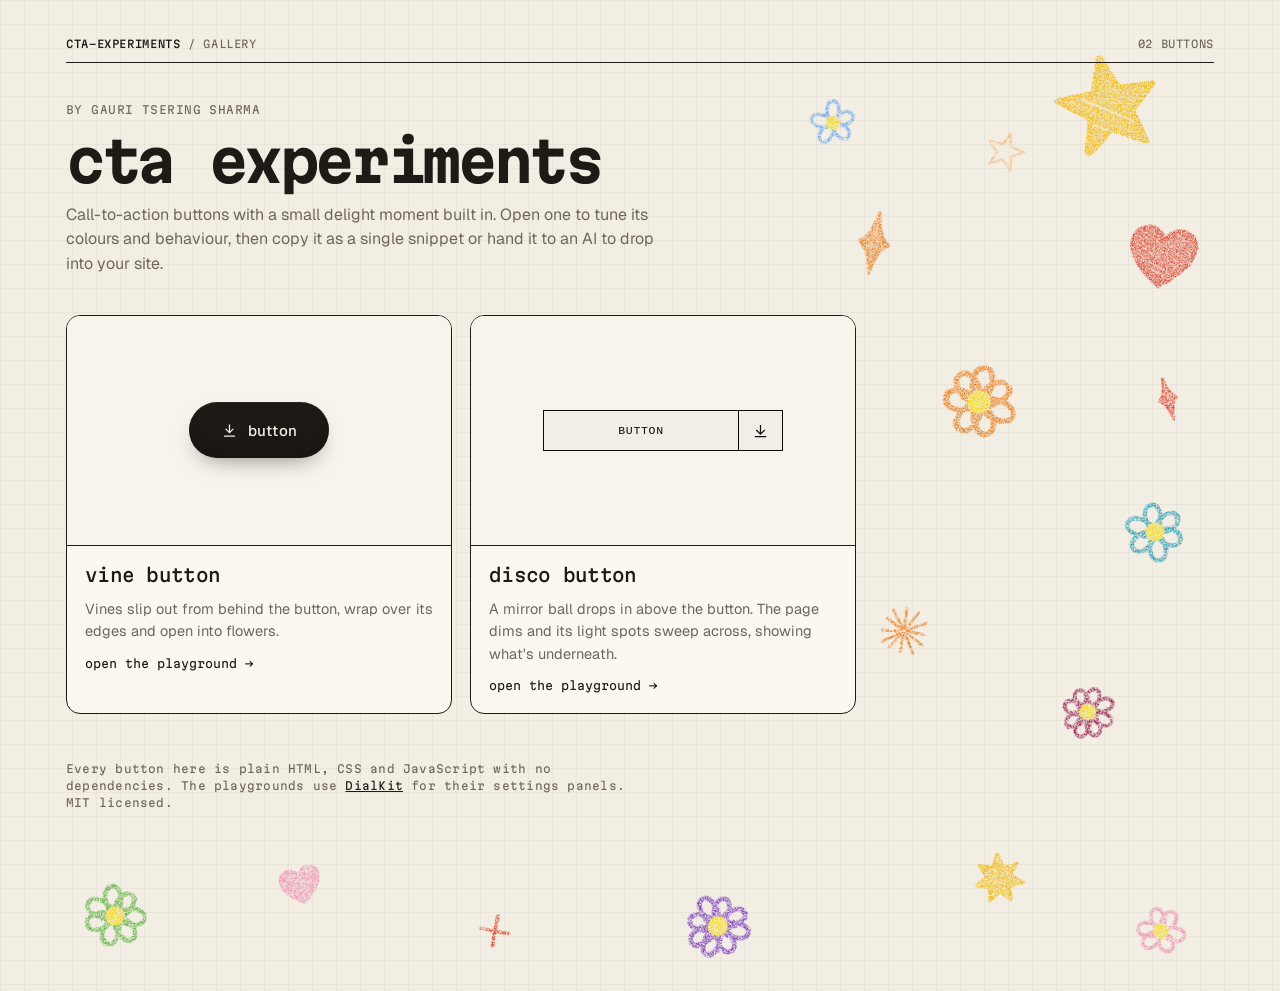
==== commit 4d0e70f4: "Add files via upload" ====
--- a/index.html
+++ b/index.html
@@ -39,12 +39,9 @@
   .card:hover { transform: translateY(-3px); box-shadow: 0 3px 0 var(--ink); }
   .card-stage { position: relative; isolation: isolate; overflow: hidden; min-height: 230px; display: grid; place-items: center; padding: 50px 16px;
     background: var(--stage); border-bottom: 1px solid var(--ink); }
-  .card-tag { position: absolute; top: 12px; left: 14px; font-family: var(--mono); font-size: 10.5px; letter-spacing: .06em; text-transform: uppercase; color: var(--muted); }
   .card-body { padding: 16px 18px 18px; display: grid; gap: 8px; align-content: start; }
   .card-body h2 { margin: 0; font-family: var(--mono); font-size: 18px; font-weight: 500; letter-spacing: -.04em; }
   .card-body p { margin: 0; color: var(--muted); font-size: 14.5px; }
-  .tags { display: flex; flex-wrap: wrap; gap: 6px; margin-top: 2px; }
-  .tags span { font-family: var(--mono); font-size: 10.5px; letter-spacing: .04em; border: 1px solid var(--line); border-radius: 999px; padding: 3px 9px; color: var(--muted); }
   .open { font-family: var(--mono); font-size: 11.5px; color: var(--ink); margin-top: 4px; }
   .card:hover .open { text-decoration: underline; text-underline-offset: 4px; }
 
@@ -110,7 +107,7 @@
   <i class="doodle d16"><svg viewBox="-6 -6 112 112"><g filter="url(#crayon)" fill="none" stroke="#ec8fb3" stroke-linejoin="round" stroke-linecap="round"><path d="M50 50 C34.0 36.9 37.0 12.5 50 12.5 C63.0 12.5 66.0 36.9 50 50 Z" transform="rotate(4 50 50)" stroke-width="6.2"/><path d="M50 50 C34.0 37.0 37.0 13.0 50 13.0 C63.0 13.0 66.0 37.0 50 50 Z" transform="rotate(55 50 50)" stroke-width="6.2"/><path d="M50 50 C34.0 36.2 37.0 10.5 50 10.5 C63.0 10.5 66.0 36.2 50 50 Z" transform="rotate(122 50 50)" stroke-width="6.2"/><path d="M50 50 C34.0 37.4 37.0 14.0 50 14.0 C63.0 14.0 66.0 37.4 50 50 Z" transform="rotate(175 50 50)" stroke-width="6.2"/><path d="M50 50 C34.0 36.8 37.0 12.3 50 12.3 C63.0 12.3 66.0 36.8 50 50 Z" transform="rotate(246 50 50)" stroke-width="6.2"/><path d="M50 50 C34.0 36.6 37.0 11.7 50 11.7 C63.0 11.7 66.0 36.6 50 50 Z" transform="rotate(295 50 50)" stroke-width="6.2"/><circle cx="50" cy="50" r="11" fill="#f5d90a" stroke="#f5d90a" stroke-width="4"/></g></svg></i>
 </div>
 
-  <div class="meta"><span><b>cta-experiments</b> / gallery</span><span>02 buttons · v1.0 · MIT</span></div>
+  <div class="meta"><span><b>cta-experiments</b> / gallery</span><span>02 buttons</span></div>
 
   <header>
     <span class="crumb">by gauri tsering sharma</span>
@@ -122,26 +119,22 @@
     <!-- One card per CTA. To add one, copy this block and point it at the new folder. -->
     <a class="card" href="ctas/vine/index.html">
       <div class="card-stage">
-        <span class="card-tag">01 · hover it</span>
         <span class="vine-cta" id="vine-demo"><span class="vine-cta__label">button</span></span>
       </div>
       <div class="card-body">
         <h2>vine button</h2>
         <p>Vines slip out from behind the button, wrap over its edges and open into flowers.</p>
-        <div class="tags"><span>canvas</span><span>hover · tap</span><span>no deps</span></div>
         <span class="open">open the playground →</span>
       </div>
     </a>
 
     <a class="card" href="ctas/disco-button/index.html">
       <div class="card-stage" id="disco-stage">
-        <span class="card-tag">02 · hover it</span>
         <span class="disco-button" id="disco-demo"><span class="disco-button__label">button</span></span>
       </div>
       <div class="card-body">
         <h2>disco button</h2>
         <p>A mirror ball drops in above the button. The page dims and its light spots sweep across, showing what's underneath.</p>
-        <div class="tags"><span>canvas</span><span>hover · click</span><span>no deps</span></div>
         <span class="open">open the playground →</span>
       </div>
     </a>
